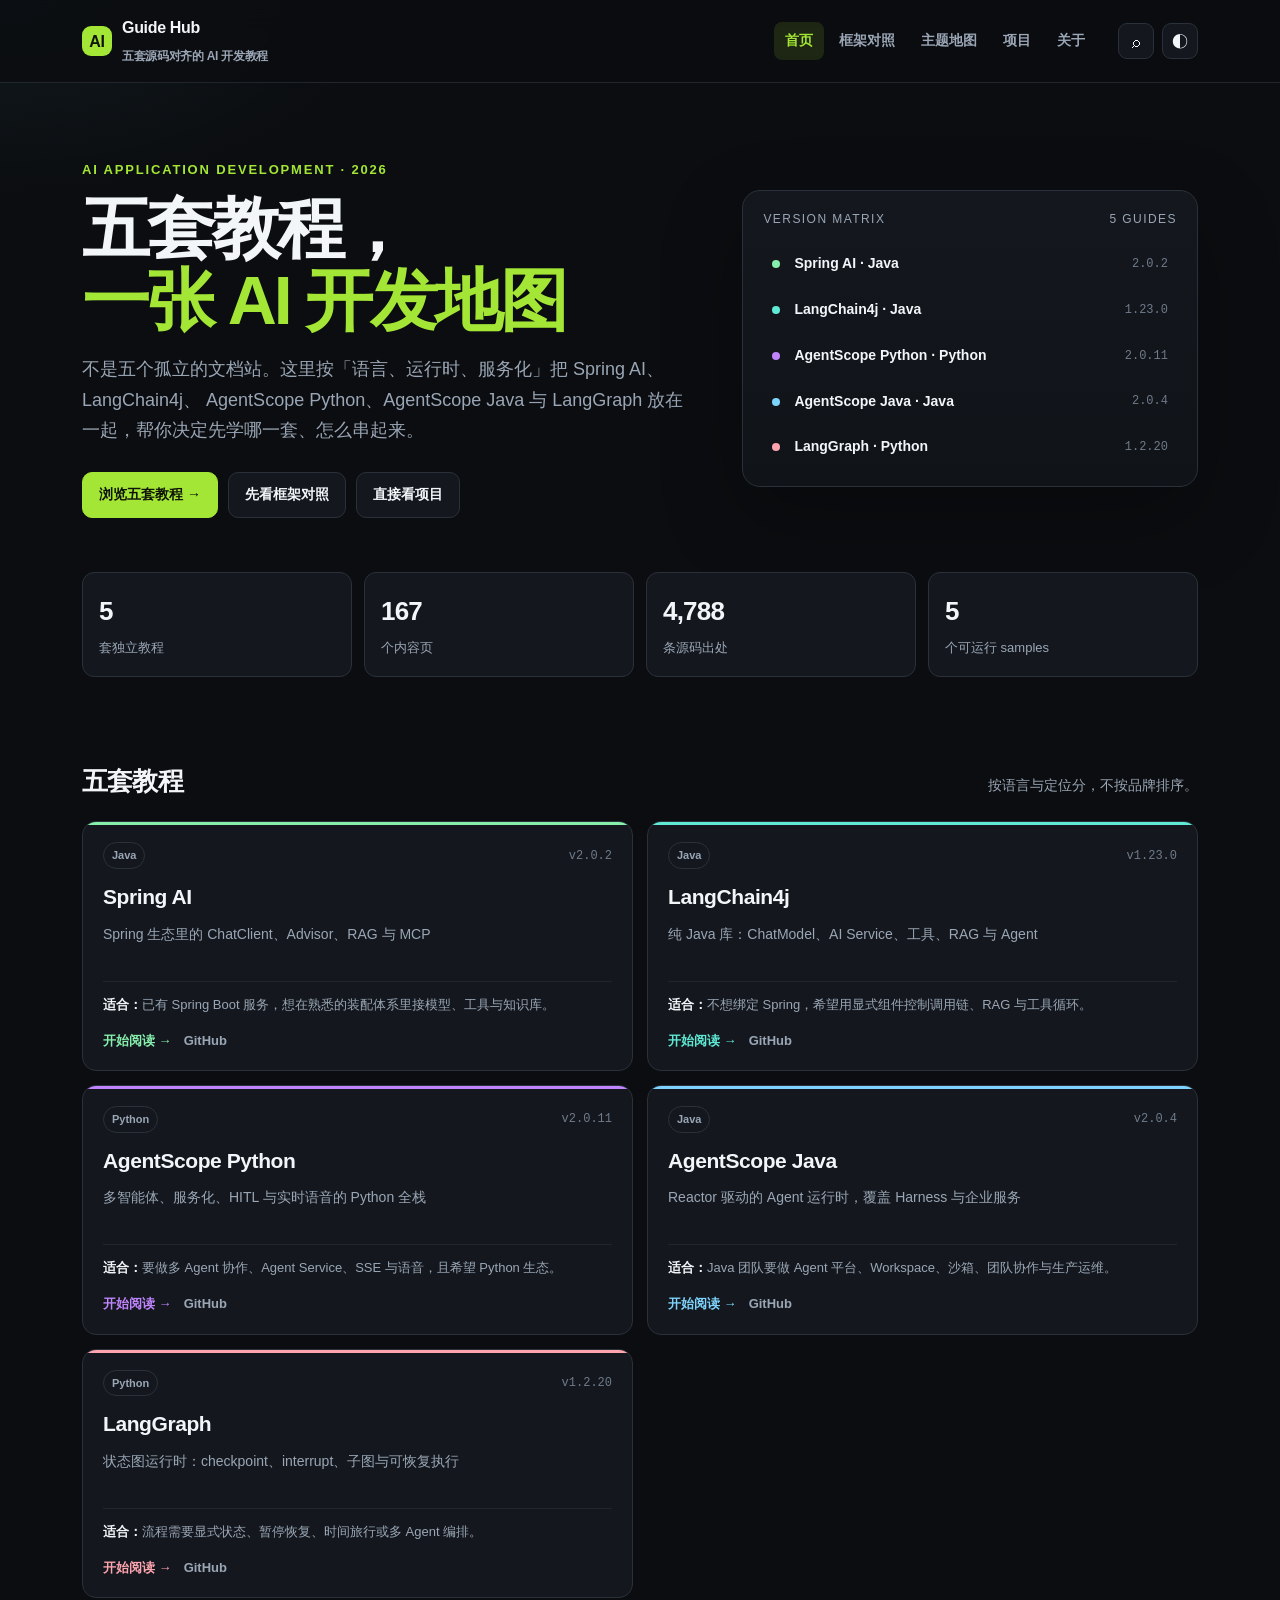
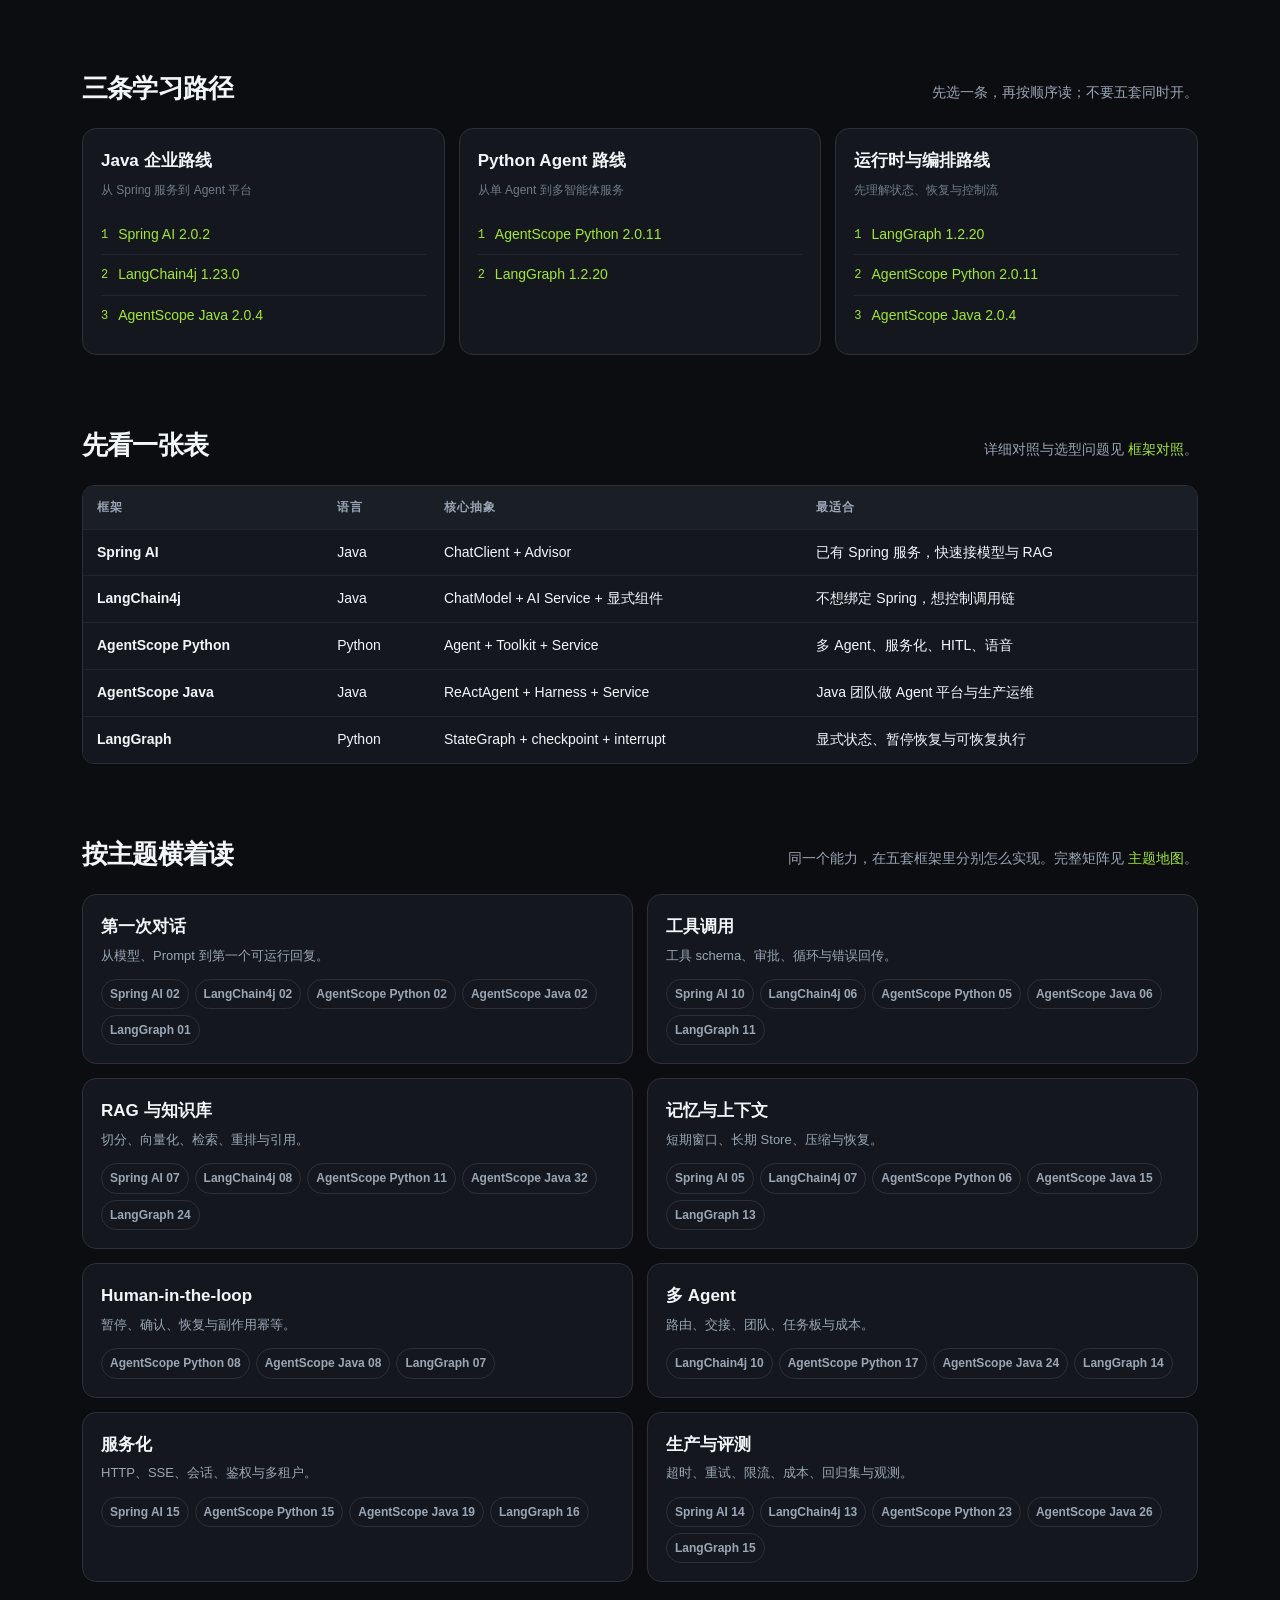
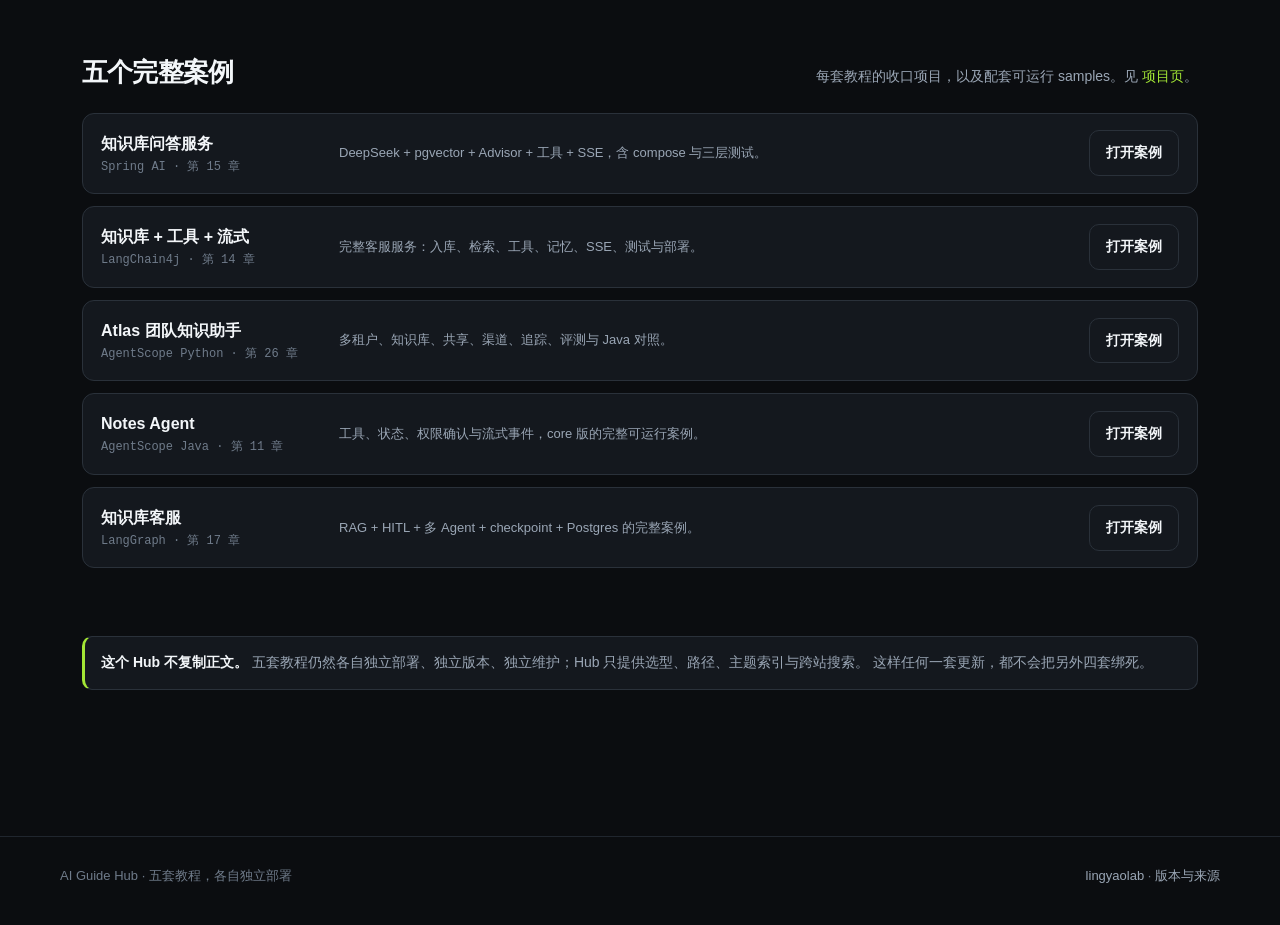
==== hub/index.html @ 224212d1 "Create AI Guide Hub portal" ====
<!doctype html>
<html lang="zh-CN" data-theme="dark">
  <head>
    <meta charset="utf-8" />
    <meta name="viewport" content="width=device-width, initial-scale=1" />
    <meta name="description" content="把 Spring AI、LangChain4j、AgentScope Python、AgentScope Java、LangGraph 五套教程放在一张地图上：选型、学习路径、主题索引与完整案例。" />
    <meta property="og:type" content="website" />
    <meta property="og:locale" content="zh_CN" />
    <meta property="og:site_name" content="AI Guide Hub" />
    <meta property="og:title" content="五套源码对齐的 AI 开发教程 · AI Guide Hub" />
    <meta property="og:description" content="把 Spring AI、LangChain4j、AgentScope Python、AgentScope Java、LangGraph 五套教程放在一张地图上：选型、学习路径、主题索引与完整案例。" />
    <title>五套源码对齐的 AI 开发教程 · AI Guide Hub</title>
    <link rel="icon" type="image/svg+xml" href="assets/favicon.svg" />
    <link rel="stylesheet" href="assets/hub.css" />
  </head>
  <body data-page="home">
    <a class="skip-link" href="#main">跳到正文</a>
    <header class="site-header">
      <div class="header-inner">
        <a class="brand" href="index.html">
          <span class="brand-mark">AI</span>
          <span>Guide Hub<br /><small>五套源码对齐的 AI 开发教程</small></span>
        </a>
        <nav class="nav" id="site-nav" aria-label="主导航">
          <a data-nav="home" href="index.html">首页</a>
          <a data-nav="compare" href="compare.html">框架对照</a>
          <a data-nav="topics" href="topics.html">主题地图</a>
          <a data-nav="projects" href="projects.html">项目</a>
          <a data-nav="about" href="about.html">关于</a>
        </nav>
        <div class="header-tools">
          <button class="icon-btn" id="search-open" type="button" aria-label="搜索" title="搜索（/）">⌕</button>
          <button class="icon-btn" id="theme-toggle" type="button" aria-label="切换主题" title="切换主题">◐</button>
          <button class="icon-btn menu-btn" id="menu-toggle" type="button" aria-label="菜单" aria-controls="site-nav" aria-expanded="false">☰</button>
        </div>
      </div>
    </header>
    <main id="main">
      <section class="hero">
        <div>
          <div class="eyebrow">AI APPLICATION DEVELOPMENT · 2026</div>
          <h1>五套教程，<br /><span>一张 AI 开发地图</span></h1>
          <p>
            不是五个孤立的文档站。这里按「语言、运行时、服务化」把 Spring AI、LangChain4j、
            AgentScope Python、AgentScope Java 与 LangGraph 放在一起，帮你决定先学哪一套、怎么串起来。
          </p>
          <div class="hero-actions">
            <a class="btn primary" href="#guides">浏览五套教程 →</a>
            <a class="btn" href="compare.html">先看框架对照</a>
            <a class="btn" href="projects.html">直接看项目</a>
          </div>
        </div>
        <aside class="matrix" aria-label="版本矩阵">
          <div class="matrix-head"><span>VERSION MATRIX</span><span>5 GUIDES</span></div>
          <div id="matrix-rows"></div>
        </aside>
      </section>

      <section class="stats" aria-label="站点统计">
        <div class="stat"><b>5</b><span>套独立教程</span></div>
        <div class="stat"><b>167</b><span>个内容页</span></div>
        <div class="stat"><b>4,788</b><span>条源码出处</span></div>
        <div class="stat"><b>5</b><span>个可运行 samples</span></div>
      </section>

      <section class="section" id="guides">
        <div class="section-head">
          <h2>五套教程</h2>
          <p>按语言与定位分，不按品牌排序。</p>
        </div>
        <div class="guide-grid" id="guide-grid"></div>
      </section>

      <section class="section" id="paths">
        <div class="section-head">
          <h2>三条学习路径</h2>
          <p>先选一条，再按顺序读；不要五套同时开。</p>
        </div>
        <div class="path-grid" id="path-grid"></div>
      </section>

      <section class="section" id="quick-compare">
        <div class="section-head">
          <h2>先看一张表</h2>
          <p>详细对照与选型问题见 <a href="compare.html">框架对照</a>。</p>
        </div>
        <div class="table-wrap">
          <table>
            <thead><tr><th>框架</th><th>语言</th><th>核心抽象</th><th>最适合</th></tr></thead>
            <tbody>
              <tr><td><b>Spring AI</b></td><td>Java</td><td>ChatClient + Advisor</td><td>已有 Spring 服务，快速接模型与 RAG</td></tr>
              <tr><td><b>LangChain4j</b></td><td>Java</td><td>ChatModel + AI Service + 显式组件</td><td>不想绑定 Spring，想控制调用链</td></tr>
              <tr><td><b>AgentScope Python</b></td><td>Python</td><td>Agent + Toolkit + Service</td><td>多 Agent、服务化、HITL、语音</td></tr>
              <tr><td><b>AgentScope Java</b></td><td>Java</td><td>ReActAgent + Harness + Service</td><td>Java 团队做 Agent 平台与生产运维</td></tr>
              <tr><td><b>LangGraph</b></td><td>Python</td><td>StateGraph + checkpoint + interrupt</td><td>显式状态、暂停恢复与可恢复执行</td></tr>
            </tbody>
          </table>
        </div>
      </section>

      <section class="section" id="topics">
        <div class="section-head">
          <h2>按主题横着读</h2>
          <p>同一个能力，在五套框架里分别怎么实现。完整矩阵见 <a href="topics.html">主题地图</a>。</p>
        </div>
        <div class="topic-grid" id="topic-grid"></div>
      </section>

      <section class="section" id="projects">
        <div class="section-head">
          <h2>五个完整案例</h2>
          <p>每套教程的收口项目，以及配套可运行 samples。见 <a href="projects.html">项目页</a>。</p>
        </div>
        <div class="project-list" id="project-list"></div>
      </section>

      <section class="section">
        <div class="callout">
          <b>这个 Hub 不复制正文。</b>
          五套教程仍然各自独立部署、独立版本、独立维护；Hub 只提供选型、路径、主题索引与跨站搜索。
          这样任何一套更新，都不会把另外四套绑死。
        </div>
      </section>

    </main>
    <footer class="site-footer">
      <div class="footer-inner">
        <span>AI Guide Hub · 五套教程，各自独立部署</span>
        <span>
          <a href="https://github.com/lingyaolab">lingyaolab</a> ·
          <a href="about.html">版本与来源</a>
        </span>
      </div>
    </footer>
    <div class="search-wrap" id="search-wrap" aria-hidden="true">
      <div class="search-box" role="dialog" aria-modal="true" aria-label="跨站搜索">
        <input id="search-input" type="search" placeholder="搜索章节、概念或框架，例如 checkpoint / HITL / RAG" autocomplete="off" />
        <div class="search-results" id="search-results"></div>
        <div style="display:flex;justify-content:space-between;gap:10px;margin-top:8px;color:var(--faint);font-size:12px">
          <span>Enter 打开第一个结果 · Esc 关闭</span>
          <button class="icon-btn" id="search-close" type="button" aria-label="关闭搜索">×</button>
        </div>
      </div>
    </div>
    <script src="assets/data.js"></script>
    <script src="assets/search-index.js"></script>
    <script src="assets/hub.js"></script>
  </body>
</html>
---- hub/assets/hub.css ----
/* AI Guide Hub — charcoal + lime portal */
:root {
  color-scheme: dark;
  --bg: #0b0d10;
  --bg-soft: #101318;
  --panel: #14181e;
  --panel-2: #1a1f26;
  --line: #2a313a;
  --line-soft: #20262e;
  --ink: #f3f6f9;
  --muted: #9aa6b5;
  --faint: #6f7b8a;
  --accent: #a3e635;
  --accent-ink: #101408;
  --cyan: #67e8f9;
  --radius: 14px;
  --max: 1160px;
  --mono: "SFMono-Regular", Consolas, "Liberation Mono", Menlo, monospace;
}

html[data-theme="light"] {
  color-scheme: light;
  --bg: #f7f7f2;
  --bg-soft: #efefe8;
  --panel: #ffffff;
  --panel-2: #f3f4ed;
  --line: #dcded4;
  --line-soft: #e7e8e1;
  --ink: #171a16;
  --muted: #5f675b;
  --faint: #8a9284;
  --accent: #4d7c0f;
  --accent-ink: #ffffff;
  --cyan: #0e7490;
}

* { box-sizing: border-box; }
html { scroll-behavior: smooth; scroll-padding-top: 92px; }
body {
  margin: 0;
  background:
    radial-gradient(900px 420px at 85% -10%, rgba(163, 230, 53, 0.09), transparent 60%),
    radial-gradient(700px 360px at 0% 0%, rgba(103, 232, 249, 0.06), transparent 55%),
    var(--bg);
  color: var(--ink);
  font-family: -apple-system, BlinkMacSystemFont, "Segoe UI", "PingFang SC", "Hiragino Sans GB", "Microsoft YaHei", Arial, sans-serif;
  font-size: 16px;
  line-height: 1.7;
  -webkit-font-smoothing: antialiased;
}
a { color: var(--accent); text-decoration: none; }
a:hover { text-decoration: underline; }
button, input { font: inherit; }
code, pre { font-family: var(--mono); }

.skip-link {
  position: fixed; left: 12px; top: 8px; z-index: 100;
  padding: 8px 12px; border-radius: 8px;
  background: var(--accent); color: var(--accent-ink); font-weight: 700;
  transform: translateY(-160%);
}
.skip-link:focus { transform: none; }

.site-header {
  position: sticky; top: 0; z-index: 40;
  backdrop-filter: blur(16px);
  background: color-mix(in srgb, var(--bg) 82%, transparent);
  border-bottom: 1px solid var(--line-soft);
}
.header-inner {
  max-width: var(--max); margin: 0 auto; padding: 14px 22px;
  display: flex; align-items: center; gap: 22px;
}
.brand { display: flex; align-items: center; gap: 10px; color: var(--ink); font-weight: 800; letter-spacing: -0.02em; }
.brand:hover { text-decoration: none; }
.brand-mark {
  width: 30px; height: 30px; border-radius: 9px;
  background: var(--accent); color: var(--accent-ink);
  display: grid; place-items: center; font-size: 16px; font-weight: 900;
}
.brand small { color: var(--muted); font-weight: 600; font-size: 12px; }
.nav { display: flex; gap: 4px; margin-left: auto; }
.nav a {
  color: var(--muted); padding: 7px 11px; border-radius: 8px; font-size: 14px; font-weight: 600;
}
.nav a:hover { color: var(--ink); background: var(--panel-2); text-decoration: none; }
.nav a[aria-current="page"] { color: var(--accent); background: color-mix(in srgb, var(--accent) 12%, transparent); }
.header-tools { display: flex; gap: 8px; }
.icon-btn {
  width: 36px; height: 36px; display: grid; place-items: center;
  border: 1px solid var(--line); border-radius: 9px; background: var(--panel);
  color: var(--ink); cursor: pointer;
}
.icon-btn:hover { border-color: var(--accent); }
.menu-btn { display: none; }

main { max-width: var(--max); margin: 0 auto; padding: 0 22px 72px; }
.hero { padding: 76px 0 46px; display: grid; grid-template-columns: 1.15fr 0.85fr; gap: 44px; align-items: center; }
.eyebrow { color: var(--accent); font-size: 13px; font-weight: 800; letter-spacing: 0.14em; text-transform: uppercase; }
.hero h1 { margin: 12px 0 18px; font-size: clamp(38px, 6vw, 68px); line-height: 1.05; letter-spacing: -0.045em; }
.hero h1 span { color: var(--accent); }
.hero p { color: var(--muted); font-size: 18px; max-width: 620px; margin: 0 0 26px; }
.hero-actions { display: flex; flex-wrap: wrap; gap: 10px; }
.btn {
  display: inline-flex; align-items: center; gap: 8px;
  padding: 10px 16px; border-radius: 10px; font-weight: 700; font-size: 14px;
  border: 1px solid var(--line); background: var(--panel); color: var(--ink);
}
.btn:hover { border-color: var(--accent); text-decoration: none; }
.btn.primary { background: var(--accent); color: var(--accent-ink); border-color: var(--accent); }
.btn.primary:hover { filter: brightness(1.06); }

.matrix {
  background: linear-gradient(180deg, var(--panel), var(--bg-soft));
  border: 1px solid var(--line); border-radius: 18px; padding: 16px;
  box-shadow: 0 30px 80px rgba(0,0,0,0.28);
}
.matrix-head { display: flex; justify-content: space-between; align-items: center; padding: 2px 4px 12px; color: var(--muted); font-size: 12px; letter-spacing: 0.12em; }
.matrix-row {
  display: grid; grid-template-columns: 12px 1fr auto; gap: 10px; align-items: center;
  padding: 10px 12px; border-radius: 10px; border: 1px solid transparent;
}
.matrix-row:hover { background: var(--panel-2); border-color: var(--line); text-decoration: none; }
.matrix-dot { width: 8px; height: 8px; border-radius: 50%; }
.matrix-name { color: var(--ink); font-weight: 700; font-size: 14px; }
.matrix-meta { color: var(--faint); font-size: 12px; font-family: var(--mono); }

.stats { display: grid; grid-template-columns: repeat(4, 1fr); gap: 12px; margin: 8px 0 48px; }
.stat { border: 1px solid var(--line); background: var(--panel); border-radius: 12px; padding: 16px; }
.stat b { display: block; font-size: 26px; letter-spacing: -0.03em; }
.stat span { color: var(--muted); font-size: 13px; }

.section { padding: 34px 0; }
.section-head { display: flex; justify-content: space-between; gap: 20px; align-items: baseline; margin-bottom: 18px; }
.section-head h2 { margin: 0; font-size: 26px; letter-spacing: -0.03em; }
.section-head p { margin: 0; color: var(--muted); font-size: 14px; }
.section-head a { font-size: 14px; }

.guide-grid { display: grid; grid-template-columns: repeat(2, minmax(0, 1fr)); gap: 14px; }
.guide-card {
  position: relative; overflow: hidden;
  border: 1px solid var(--line); border-radius: var(--radius);
  background: var(--panel); padding: 20px 20px 18px;
}
.guide-card::before { content: ""; position: absolute; left: 0; right: 0; top: 0; height: 3px; background: var(--accent-guide); }
.guide-card:hover { border-color: color-mix(in srgb, var(--accent-guide) 55%, var(--line)); }
.guide-top { display: flex; align-items: center; gap: 8px; margin-bottom: 10px; }
.badge { font-size: 11px; font-weight: 700; padding: 3px 8px; border-radius: 999px; border: 1px solid var(--line); color: var(--muted); }
.guide-card h3 { margin: 0; font-size: 21px; letter-spacing: -0.02em; }
.guide-card h3 a { color: var(--ink); }
.guide-card h3 a:hover { color: var(--accent-guide); text-decoration: none; }
.guide-version { margin-left: auto; font-family: var(--mono); font-size: 12px; color: var(--faint); }
.guide-tagline { color: var(--muted); margin: 8px 0 14px; font-size: 14px; min-height: 44px; }
.guide-best { border-top: 1px solid var(--line-soft); padding-top: 12px; color: var(--muted); font-size: 13px; }
.guide-best b { color: var(--ink); }
.guide-links { display: flex; flex-wrap: wrap; gap: 12px; margin-top: 14px; font-size: 13px; font-weight: 700; }
.guide-links a { color: var(--accent-guide); }
.guide-links a.muted { color: var(--muted); }

.path-grid { display: grid; grid-template-columns: repeat(3, 1fr); gap: 14px; }
.path-card { border: 1px solid var(--line); background: var(--panel); border-radius: var(--radius); padding: 18px; }
.path-card h3 { margin: 0 0 4px; font-size: 17px; }
.path-note { color: var(--faint); font-size: 12px; margin-bottom: 14px; }
.path-steps { list-style: none; padding: 0; margin: 0; counter-reset: step; }
.path-steps li { display: flex; gap: 10px; padding: 8px 0; border-top: 1px solid var(--line-soft); font-size: 14px; }
.path-steps li:first-child { border-top: 0; }
.path-steps li::before { counter-increment: step; content: counter(step); color: var(--accent); font-family: var(--mono); font-size: 12px; padding-top: 2px; }

.table-wrap { overflow-x: auto; border: 1px solid var(--line); border-radius: 12px; }
table { width: 100%; border-collapse: collapse; min-width: 760px; background: var(--panel); }
th, td { text-align: left; padding: 11px 14px; border-bottom: 1px solid var(--line-soft); font-size: 14px; vertical-align: top; }
th { color: var(--muted); font-size: 12px; letter-spacing: 0.08em; text-transform: uppercase; background: var(--panel-2); }
tr:last-child td { border-bottom: 0; }
td b { color: var(--ink); }
td code, p code, li code { background: var(--panel-2); border: 1px solid var(--line-soft); padding: 1px 5px; border-radius: 5px; font-size: 0.88em; }

.topic-grid { display: grid; grid-template-columns: repeat(2, 1fr); gap: 14px; }
.topic { border: 1px solid var(--line); background: var(--panel); border-radius: var(--radius); padding: 18px; }
.topic h3 { margin: 0 0 3px; font-size: 17px; }
.topic p { margin: 0 0 12px; color: var(--muted); font-size: 13px; }
.topic-links { display: flex; flex-wrap: wrap; gap: 6px; }
.topic-links a { font-size: 12px; font-weight: 700; padding: 4px 8px; border-radius: 999px; border: 1px solid var(--line); color: var(--muted); }
.topic-links a:hover { text-decoration: none; border-color: var(--accent); color: var(--accent); }

.project-list { display: grid; gap: 12px; }
.project { display: grid; grid-template-columns: 220px 1fr auto; gap: 18px; align-items: center; border: 1px solid var(--line); background: var(--panel); border-radius: 12px; padding: 16px 18px; }
.project h3 { margin: 0; font-size: 16px; }
.project-guide { color: var(--faint); font-size: 12px; font-family: var(--mono); }
.project p { margin: 0; color: var(--muted); font-size: 13px; }

.callout { border: 1px solid var(--line); border-left: 3px solid var(--accent); background: var(--panel); border-radius: 10px; padding: 14px 16px; color: var(--muted); font-size: 14px; }
.callout b { color: var(--ink); }

.site-footer { border-top: 1px solid var(--line-soft); margin-top: 40px; padding: 28px 22px 38px; color: var(--faint); font-size: 13px; }
.footer-inner { max-width: var(--max); margin: 0 auto; display: flex; gap: 16px; justify-content: space-between; flex-wrap: wrap; }
.footer-inner a { color: var(--muted); }

.search-wrap { position: fixed; inset: 0; z-index: 80; display: none; background: rgba(5,7,9,0.72); padding: 10vh 18px; }
.search-wrap.open { display: block; }
.search-box { max-width: 760px; margin: 0 auto; background: var(--panel); border: 1px solid var(--line); border-radius: 16px; padding: 14px; box-shadow: 0 40px 100px rgba(0,0,0,0.5); }
.search-box input { width: 100%; padding: 12px 14px; border-radius: 10px; border: 1px solid var(--line); background: var(--bg-soft); color: var(--ink); outline: none; }
.search-box input:focus { border-color: var(--accent); }
.search-results { margin-top: 10px; max-height: 54vh; overflow: auto; }
.search-item { display: block; padding: 10px 12px; border-radius: 9px; color: var(--ink); }
.search-item:hover { background: var(--panel-2); text-decoration: none; }
.search-item b { font-size: 14px; }
.search-item span { display: block; color: var(--muted); font-size: 12px; }
.search-empty { color: var(--muted); padding: 16px 12px; font-size: 14px; }

.noscript { margin: 20px 0; }

@media (max-width: 900px) {
  .hero { grid-template-columns: 1fr; padding-top: 52px; }
  .guide-grid, .topic-grid { grid-template-columns: 1fr; }
  .path-grid { grid-template-columns: 1fr; }
  .stats { grid-template-columns: repeat(2, 1fr); }
  .project { grid-template-columns: 1fr; gap: 6px; }
  .nav { display: none; position: absolute; left: 12px; right: 12px; top: 64px; background: var(--panel); border: 1px solid var(--line); border-radius: 12px; padding: 8px; flex-direction: column; }
  .nav.open { display: flex; }
  .menu-btn { display: grid; }
  .header-inner { gap: 10px; }
}
@media (max-width: 560px) {
  .hero h1 { font-size: 40px; }
  .stats { grid-template-columns: 1fr 1fr; }
  .header-inner { padding: 12px 16px; }
  main { padding: 0 16px 52px; }
  .matrix-meta { display: none; }
}

.section-head h1 { margin: 0; font-size: 32px; letter-spacing: -0.03em; }
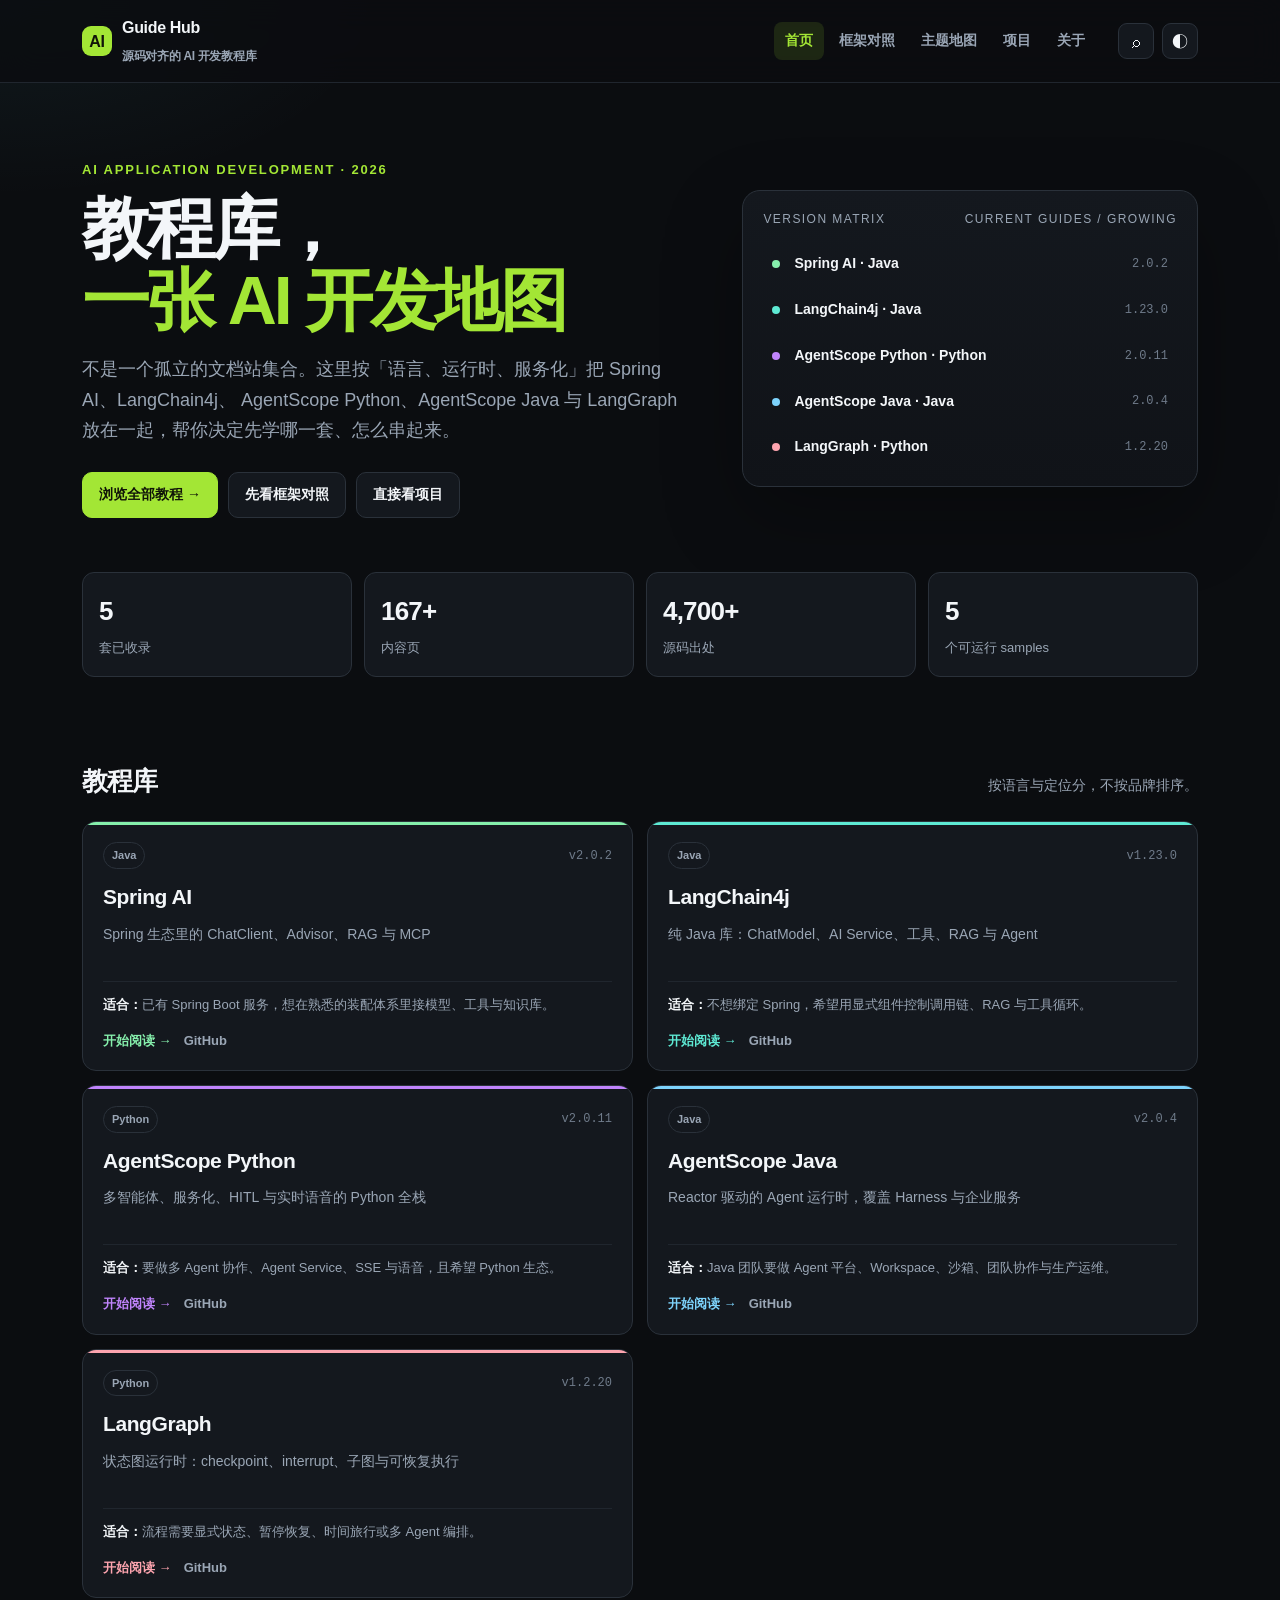
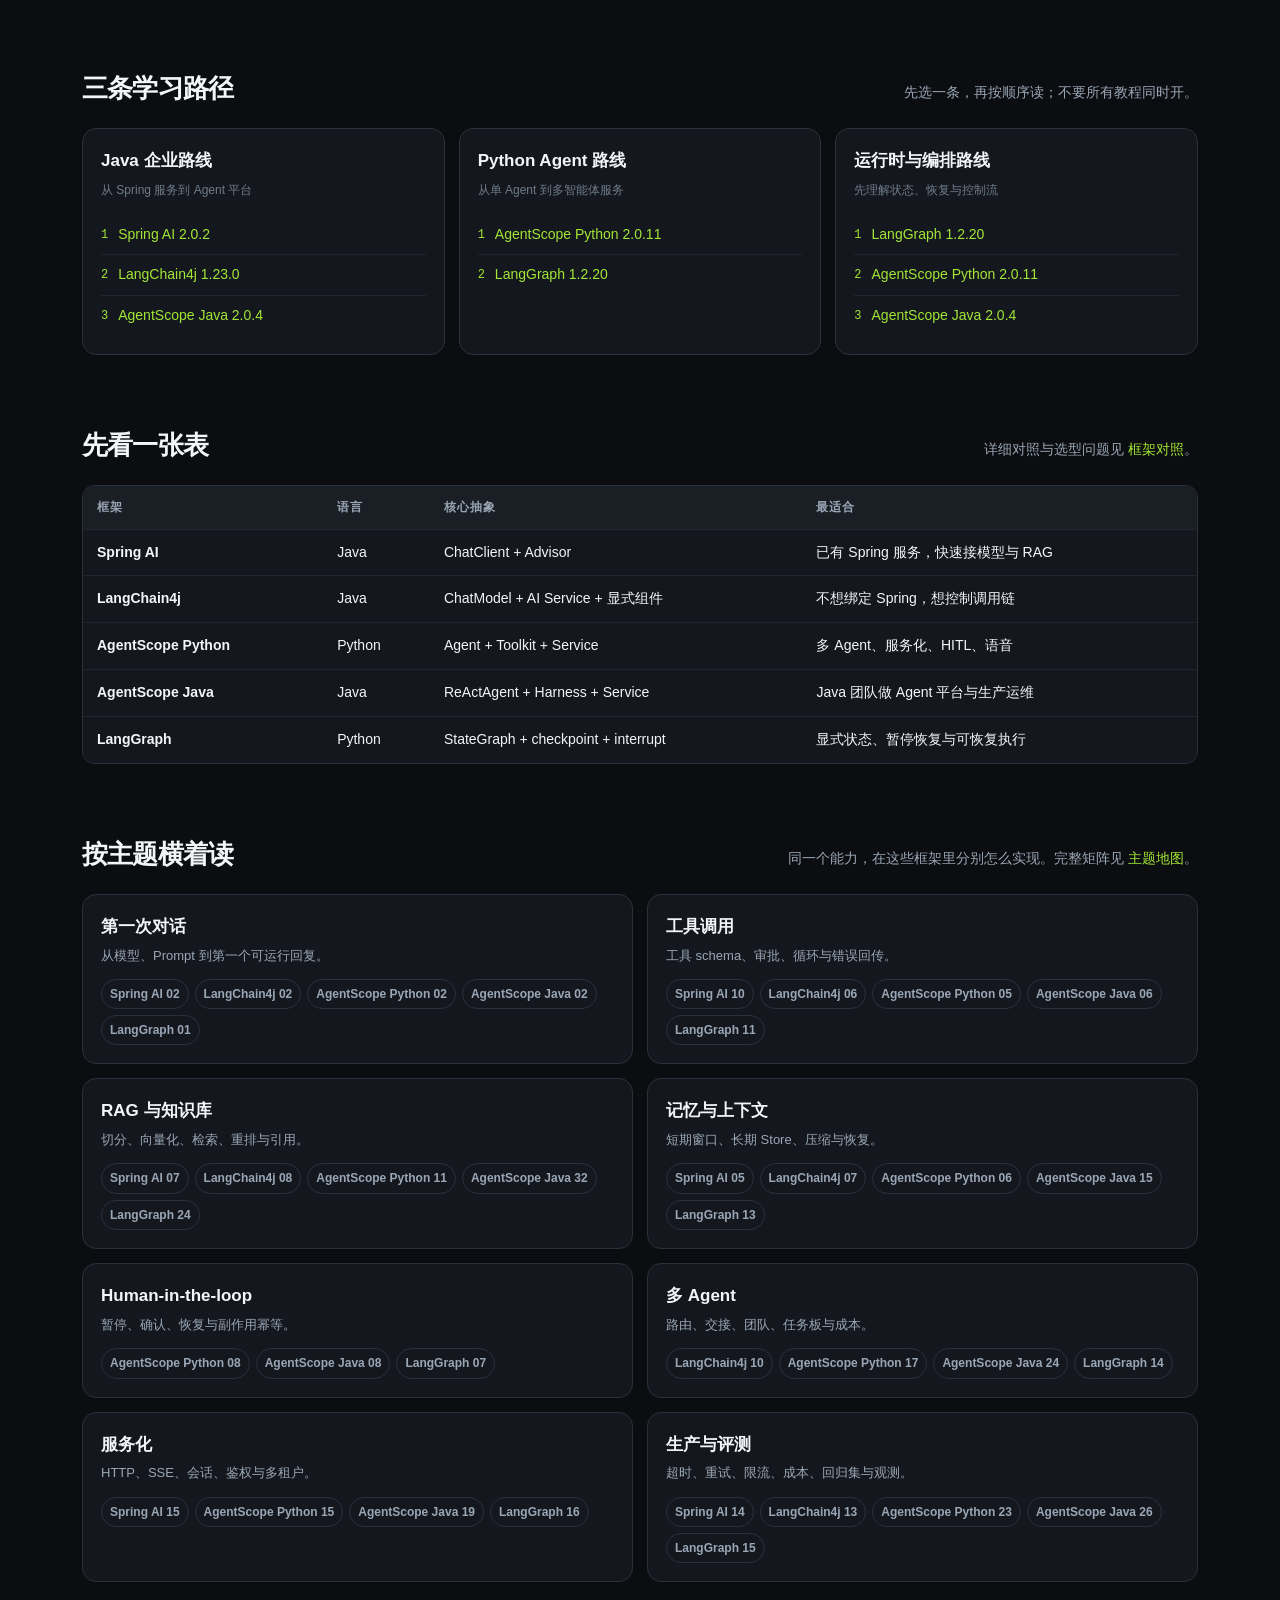
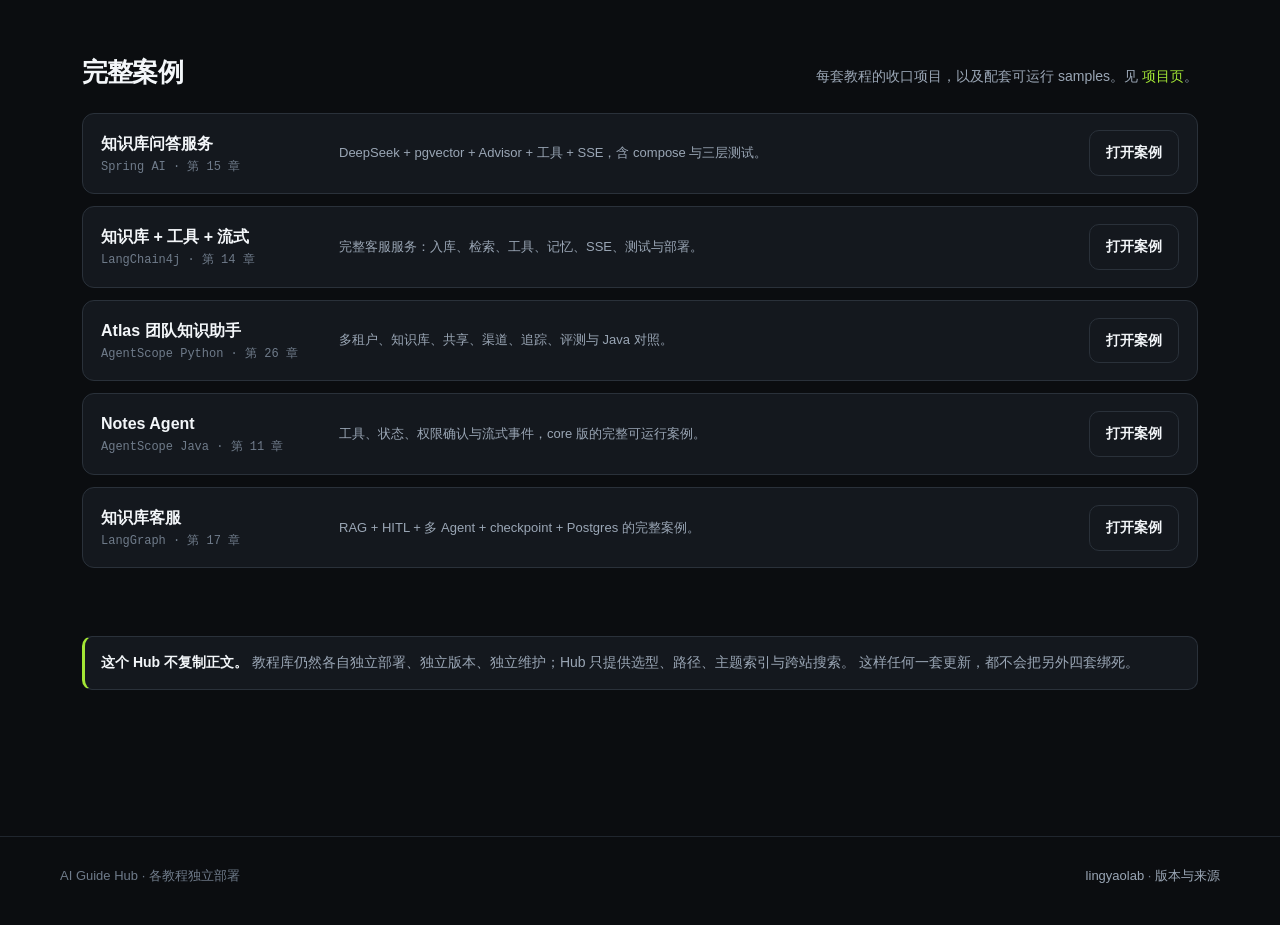
==== commit a20d4b43: "Make guide count extensible and update portal copy" ====
--- a/hub/index.html
+++ b/hub/index.html
@@ -3,13 +3,13 @@
   <head>
     <meta charset="utf-8" />
     <meta name="viewport" content="width=device-width, initial-scale=1" />
-    <meta name="description" content="把 Spring AI、LangChain4j、AgentScope Python、AgentScope Java、LangGraph 五套教程放在一张地图上：选型、学习路径、主题索引与完整案例。" />
+    <meta name="description" content="把 Spring AI、LangChain4j、AgentScope Python、AgentScope Java、LangGraph 教程库放在一张地图上：选型、学习路径、主题索引与完整案例。" />
     <meta property="og:type" content="website" />
     <meta property="og:locale" content="zh_CN" />
     <meta property="og:site_name" content="AI Guide Hub" />
-    <meta property="og:title" content="五套源码对齐的 AI 开发教程 · AI Guide Hub" />
-    <meta property="og:description" content="把 Spring AI、LangChain4j、AgentScope Python、AgentScope Java、LangGraph 五套教程放在一张地图上：选型、学习路径、主题索引与完整案例。" />
-    <title>五套源码对齐的 AI 开发教程 · AI Guide Hub</title>
+    <meta property="og:title" content="源码对齐的 AI 开发教程库 · AI Guide Hub" />
+    <meta property="og:description" content="把 Spring AI、LangChain4j、AgentScope Python、AgentScope Java、LangGraph 教程库放在一张地图上：选型、学习路径、主题索引与完整案例。" />
+    <title>源码对齐的 AI 开发教程库 · AI Guide Hub</title>
     <link rel="icon" type="image/svg+xml" href="assets/favicon.svg" />
     <link rel="stylesheet" href="assets/hub.css" />
   </head>
@@ -19,7 +19,7 @@
       <div class="header-inner">
         <a class="brand" href="index.html">
           <span class="brand-mark">AI</span>
-          <span>Guide Hub<br /><small>五套源码对齐的 AI 开发教程</small></span>
+          <span>Guide Hub<br /><small>源码对齐的 AI 开发教程库</small></span>
         </a>
         <nav class="nav" id="site-nav" aria-label="主导航">
           <a data-nav="home" href="index.html">首页</a>
@@ -39,33 +39,33 @@
       <section class="hero">
         <div>
           <div class="eyebrow">AI APPLICATION DEVELOPMENT · 2026</div>
-          <h1>五套教程，<br /><span>一张 AI 开发地图</span></h1>
+          <h1>教程库，<br /><span>一张 AI 开发地图</span></h1>
           <p>
-            不是五个孤立的文档站。这里按「语言、运行时、服务化」把 Spring AI、LangChain4j、
+            不是一个孤立的文档站集合。这里按「语言、运行时、服务化」把 Spring AI、LangChain4j、
             AgentScope Python、AgentScope Java 与 LangGraph 放在一起，帮你决定先学哪一套、怎么串起来。
           </p>
           <div class="hero-actions">
-            <a class="btn primary" href="#guides">浏览五套教程 →</a>
+            <a class="btn primary" href="#guides">浏览全部教程 →</a>
             <a class="btn" href="compare.html">先看框架对照</a>
             <a class="btn" href="projects.html">直接看项目</a>
           </div>
         </div>
         <aside class="matrix" aria-label="版本矩阵">
-          <div class="matrix-head"><span>VERSION MATRIX</span><span>5 GUIDES</span></div>
+          <div class="matrix-head"><span>VERSION MATRIX</span><span>CURRENT GUIDES / GROWING</span></div>
           <div id="matrix-rows"></div>
         </aside>
       </section>
 
       <section class="stats" aria-label="站点统计">
-        <div class="stat"><b>5</b><span>套独立教程</span></div>
-        <div class="stat"><b>167</b><span>个内容页</span></div>
-        <div class="stat"><b>4,788</b><span>条源码出处</span></div>
+        <div class="stat"><b>5</b><span>套已收录</span></div>
+        <div class="stat"><b>167+</b><span>内容页</span></div>
+        <div class="stat"><b>4,700+</b><span>源码出处</span></div>
         <div class="stat"><b>5</b><span>个可运行 samples</span></div>
       </section>
 
       <section class="section" id="guides">
         <div class="section-head">
-          <h2>五套教程</h2>
+          <h2>教程库</h2>
           <p>按语言与定位分，不按品牌排序。</p>
         </div>
         <div class="guide-grid" id="guide-grid"></div>
@@ -74,7 +74,7 @@
       <section class="section" id="paths">
         <div class="section-head">
           <h2>三条学习路径</h2>
-          <p>先选一条，再按顺序读；不要五套同时开。</p>
+          <p>先选一条，再按顺序读；不要所有教程同时开。</p>
         </div>
         <div class="path-grid" id="path-grid"></div>
       </section>
@@ -101,14 +101,14 @@
       <section class="section" id="topics">
         <div class="section-head">
           <h2>按主题横着读</h2>
-          <p>同一个能力，在五套框架里分别怎么实现。完整矩阵见 <a href="topics.html">主题地图</a>。</p>
+          <p>同一个能力，在这些框架里分别怎么实现。完整矩阵见 <a href="topics.html">主题地图</a>。</p>
         </div>
         <div class="topic-grid" id="topic-grid"></div>
       </section>
 
       <section class="section" id="projects">
         <div class="section-head">
-          <h2>五个完整案例</h2>
+          <h2>完整案例</h2>
           <p>每套教程的收口项目，以及配套可运行 samples。见 <a href="projects.html">项目页</a>。</p>
         </div>
         <div class="project-list" id="project-list"></div>
@@ -117,7 +117,7 @@
       <section class="section">
         <div class="callout">
           <b>这个 Hub 不复制正文。</b>
-          五套教程仍然各自独立部署、独立版本、独立维护；Hub 只提供选型、路径、主题索引与跨站搜索。
+          教程库仍然各自独立部署、独立版本、独立维护；Hub 只提供选型、路径、主题索引与跨站搜索。
           这样任何一套更新，都不会把另外四套绑死。
         </div>
       </section>
@@ -125,7 +125,7 @@
     </main>
     <footer class="site-footer">
       <div class="footer-inner">
-        <span>AI Guide Hub · 五套教程，各自独立部署</span>
+        <span>AI Guide Hub · 各教程独立部署</span>
         <span>
           <a href="https://github.com/lingyaolab">lingyaolab</a> ·
           <a href="about.html">版本与来源</a>
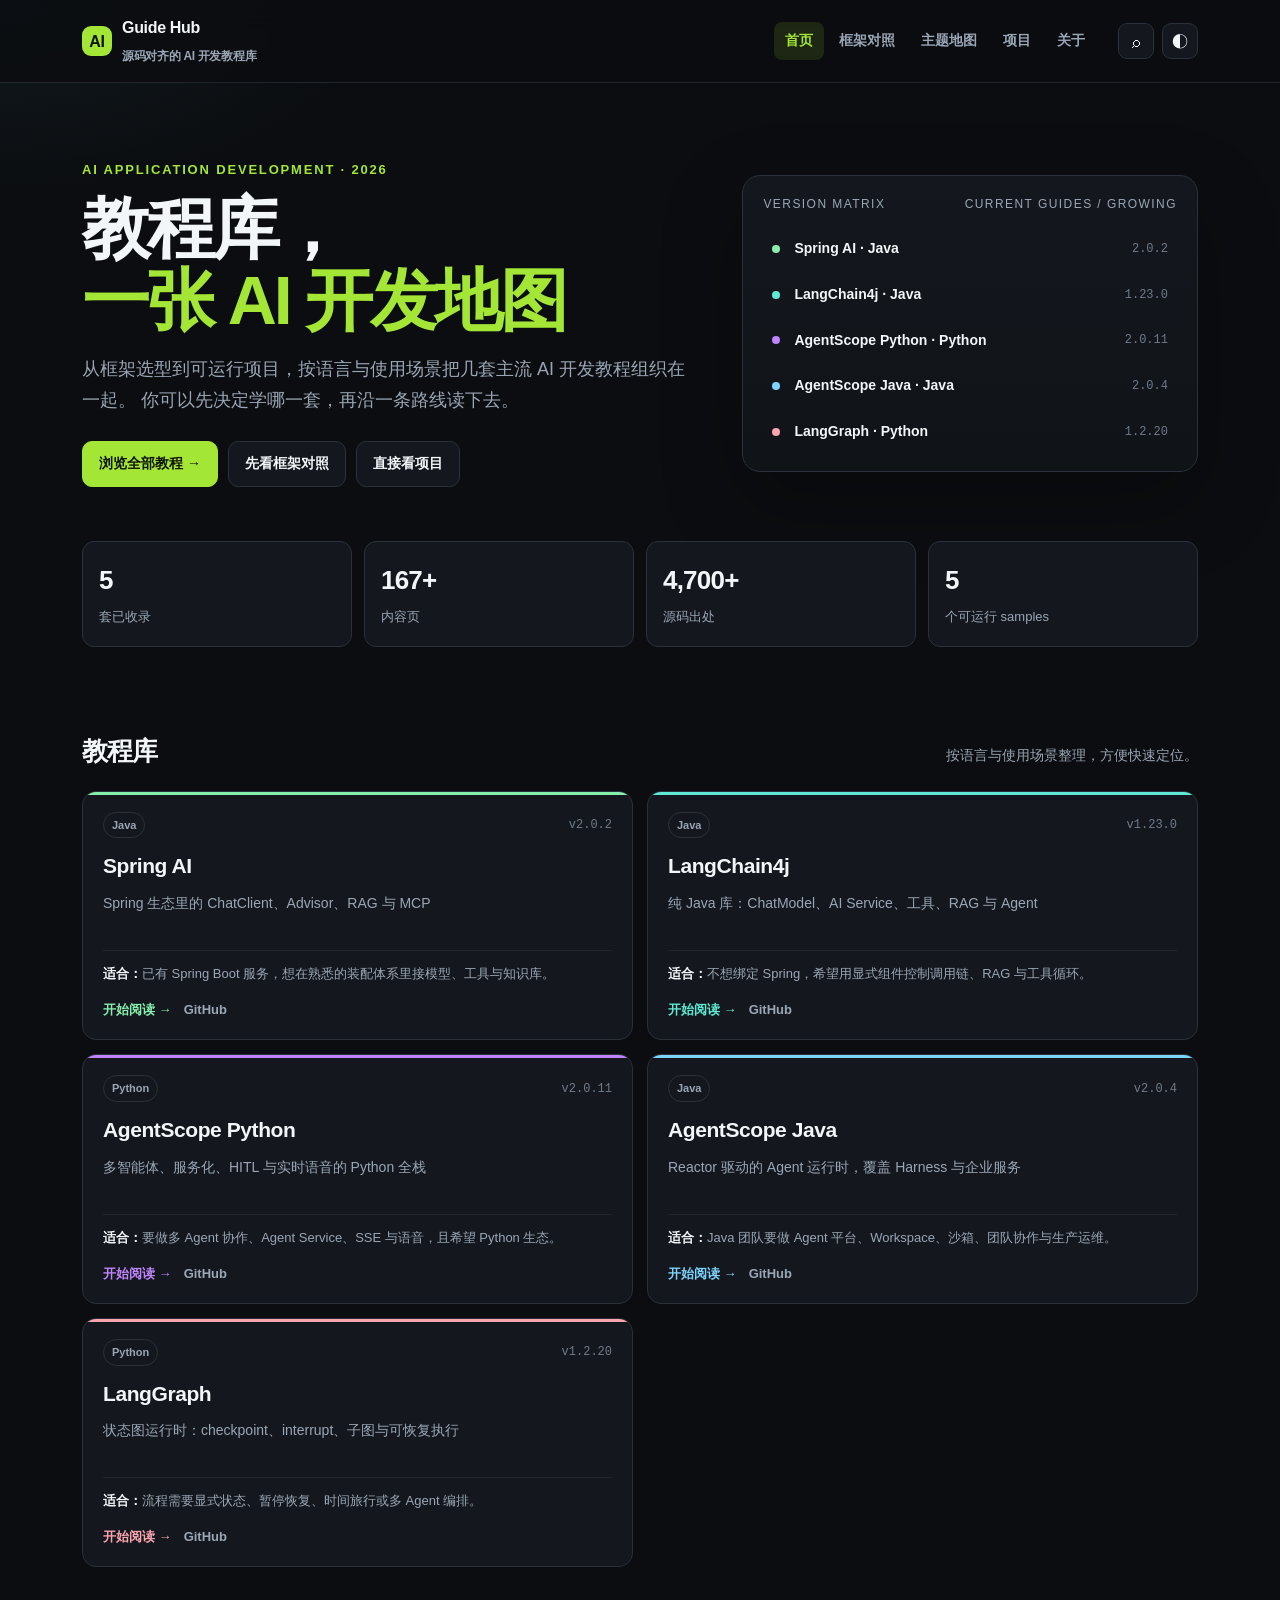
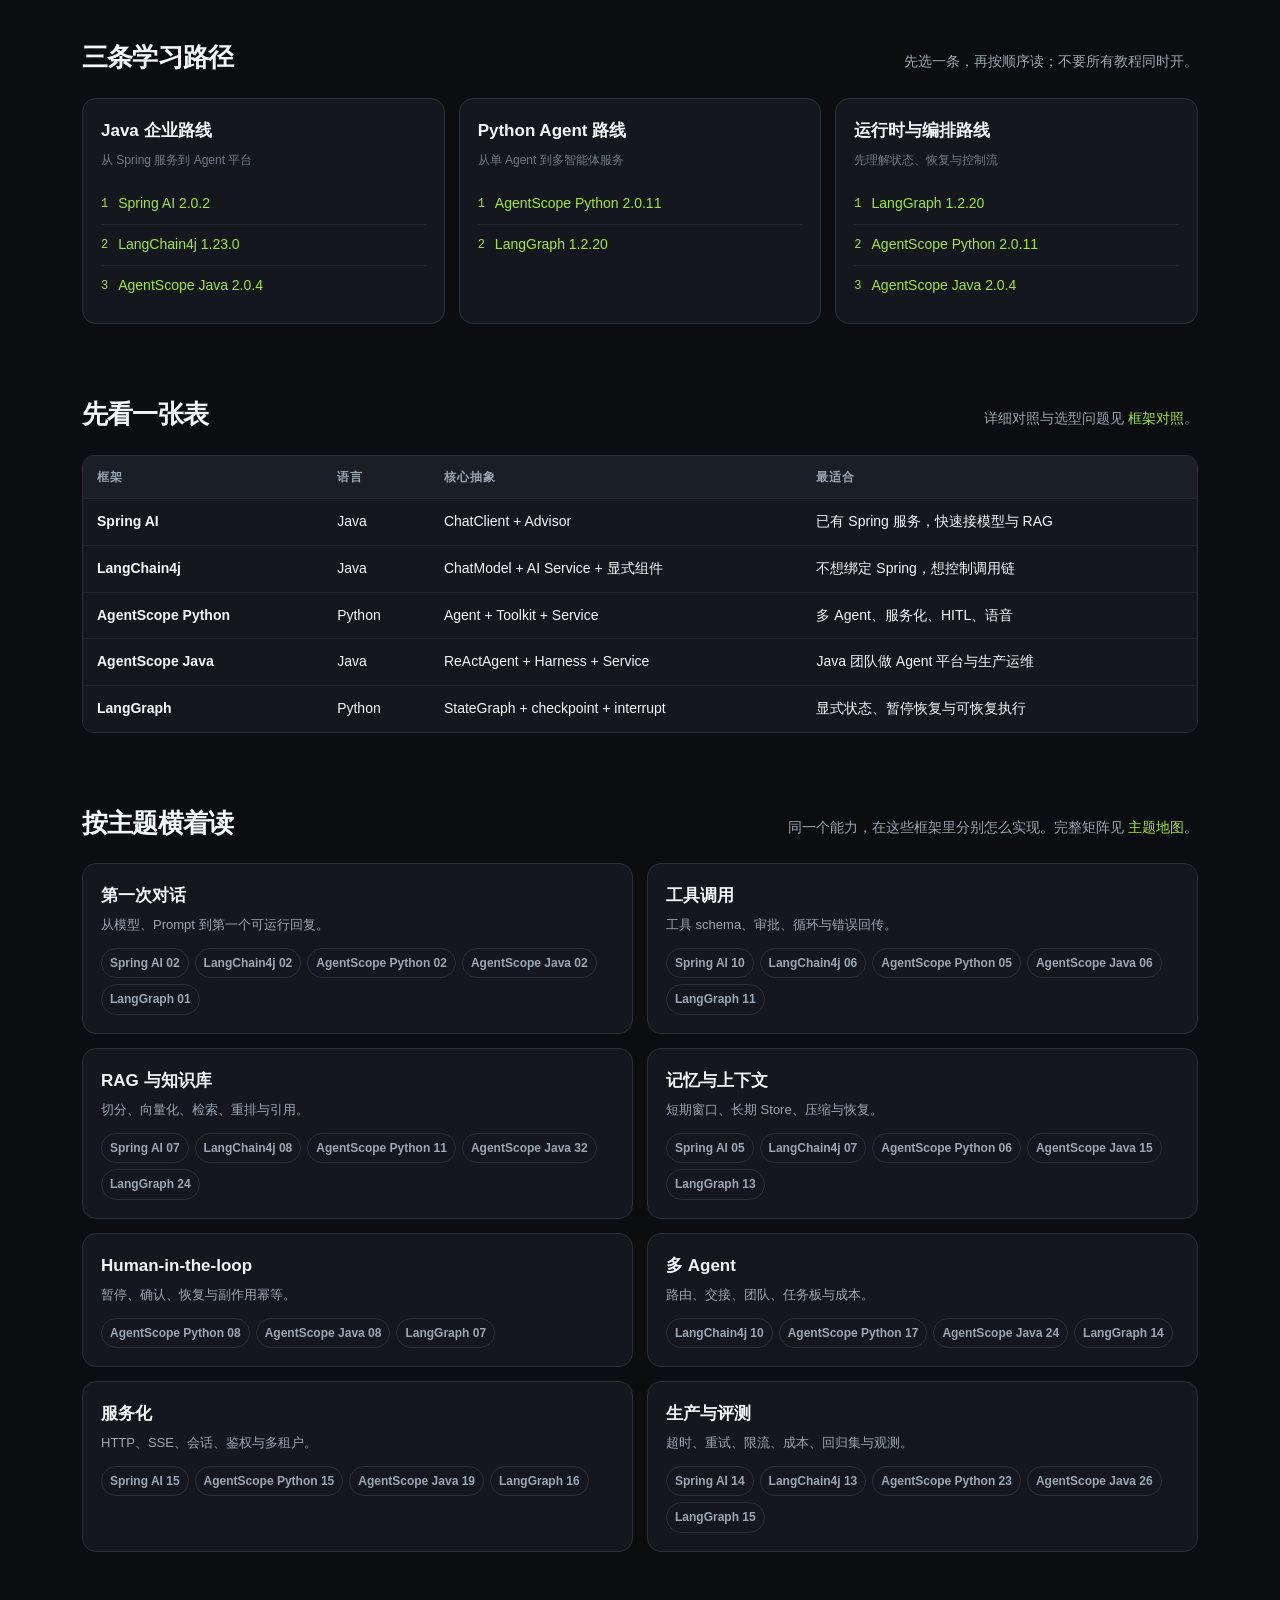
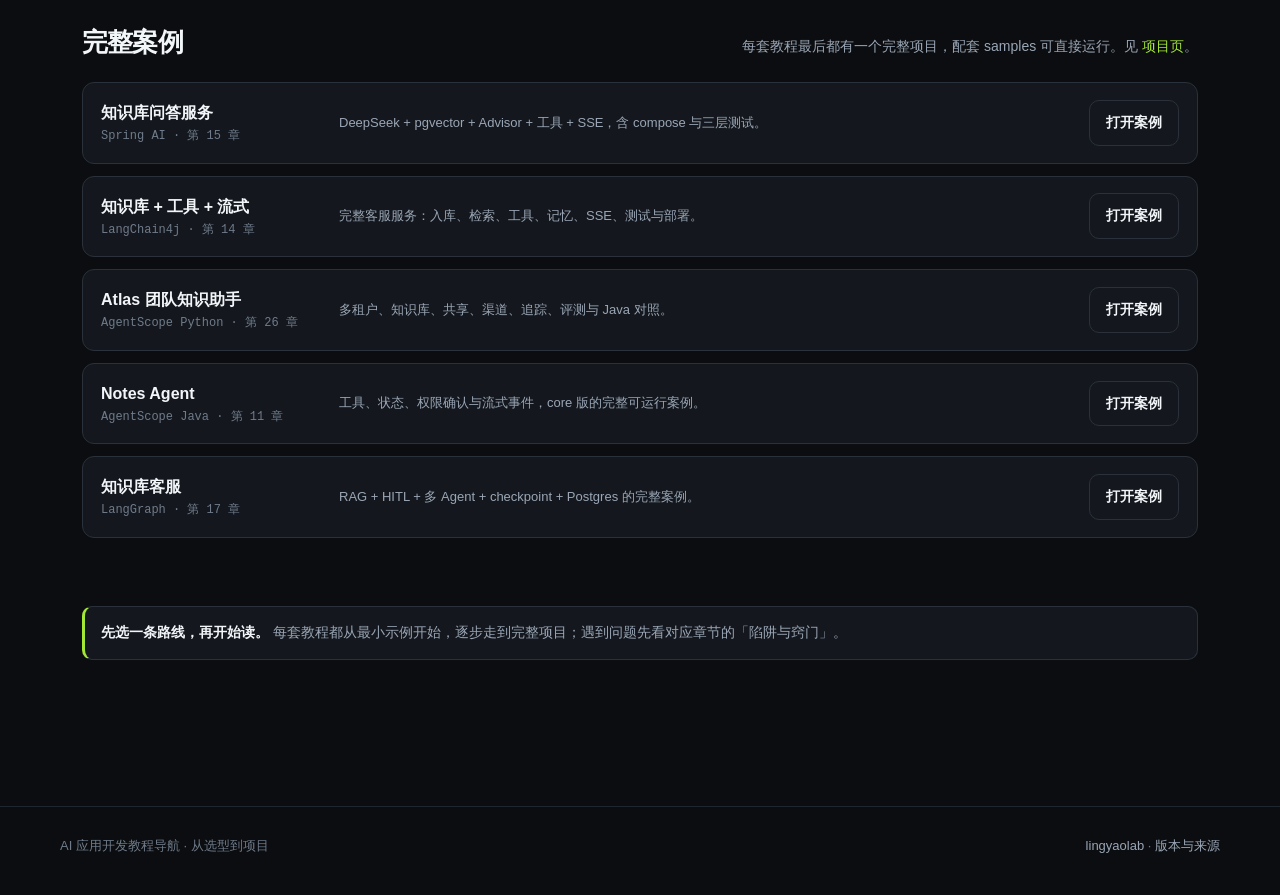
==== commit 8c69a74f: "Rewrite portal copy for readers" ====
--- a/hub/index.html
+++ b/hub/index.html
@@ -3,13 +3,13 @@
   <head>
     <meta charset="utf-8" />
     <meta name="viewport" content="width=device-width, initial-scale=1" />
-    <meta name="description" content="把 Spring AI、LangChain4j、AgentScope Python、AgentScope Java、LangGraph 教程库放在一张地图上：选型、学习路径、主题索引与完整案例。" />
+    <meta name="description" content="把 Spring AI、LangChain4j、AgentScope Python/Java、LangGraph 等 AI 开发教程按语言与场景整理：选型、学习路径、主题索引与完整案例。" />
     <meta property="og:type" content="website" />
     <meta property="og:locale" content="zh_CN" />
     <meta property="og:site_name" content="AI Guide Hub" />
-    <meta property="og:title" content="源码对齐的 AI 开发教程库 · AI Guide Hub" />
-    <meta property="og:description" content="把 Spring AI、LangChain4j、AgentScope Python、AgentScope Java、LangGraph 教程库放在一张地图上：选型、学习路径、主题索引与完整案例。" />
-    <title>源码对齐的 AI 开发教程库 · AI Guide Hub</title>
+    <meta property="og:title" content="AI 开发教程导航 · AI Guide Hub" />
+    <meta property="og:description" content="把 Spring AI、LangChain4j、AgentScope Python/Java、LangGraph 等 AI 开发教程按语言与场景整理：选型、学习路径、主题索引与完整案例。" />
+    <title>AI 开发教程导航 · AI Guide Hub</title>
     <link rel="icon" type="image/svg+xml" href="assets/favicon.svg" />
     <link rel="stylesheet" href="assets/hub.css" />
   </head>
@@ -41,8 +41,8 @@
           <div class="eyebrow">AI APPLICATION DEVELOPMENT · 2026</div>
           <h1>教程库，<br /><span>一张 AI 开发地图</span></h1>
           <p>
-            不是一个孤立的文档站集合。这里按「语言、运行时、服务化」把 Spring AI、LangChain4j、
-            AgentScope Python、AgentScope Java 与 LangGraph 放在一起，帮你决定先学哪一套、怎么串起来。
+            从框架选型到可运行项目，按语言与使用场景把几套主流 AI 开发教程组织在一起。
+            你可以先决定学哪一套，再沿一条路线读下去。
           </p>
           <div class="hero-actions">
             <a class="btn primary" href="#guides">浏览全部教程 →</a>
@@ -66,7 +66,7 @@
       <section class="section" id="guides">
         <div class="section-head">
           <h2>教程库</h2>
-          <p>按语言与定位分，不按品牌排序。</p>
+          <p>按语言与使用场景整理，方便快速定位。</p>
         </div>
         <div class="guide-grid" id="guide-grid"></div>
       </section>
@@ -109,23 +109,22 @@
       <section class="section" id="projects">
         <div class="section-head">
           <h2>完整案例</h2>
-          <p>每套教程的收口项目，以及配套可运行 samples。见 <a href="projects.html">项目页</a>。</p>
+          <p>每套教程最后都有一个完整项目，配套 samples 可直接运行。见 <a href="projects.html">项目页</a>。</p>
         </div>
         <div class="project-list" id="project-list"></div>
       </section>
 
       <section class="section">
         <div class="callout">
-          <b>这个 Hub 不复制正文。</b>
-          教程库仍然各自独立部署、独立版本、独立维护；Hub 只提供选型、路径、主题索引与跨站搜索。
-          这样任何一套更新，都不会把另外四套绑死。
+          <b>先选一条路线，再开始读。</b>
+          每套教程都从最小示例开始，逐步走到完整项目；遇到问题先看对应章节的「陷阱与窍门」。
         </div>
       </section>
 
     </main>
     <footer class="site-footer">
       <div class="footer-inner">
-        <span>AI Guide Hub · 各教程独立部署</span>
+        <span>AI 应用开发教程导航 · 从选型到项目</span>
         <span>
           <a href="https://github.com/lingyaolab">lingyaolab</a> ·
           <a href="about.html">版本与来源</a>
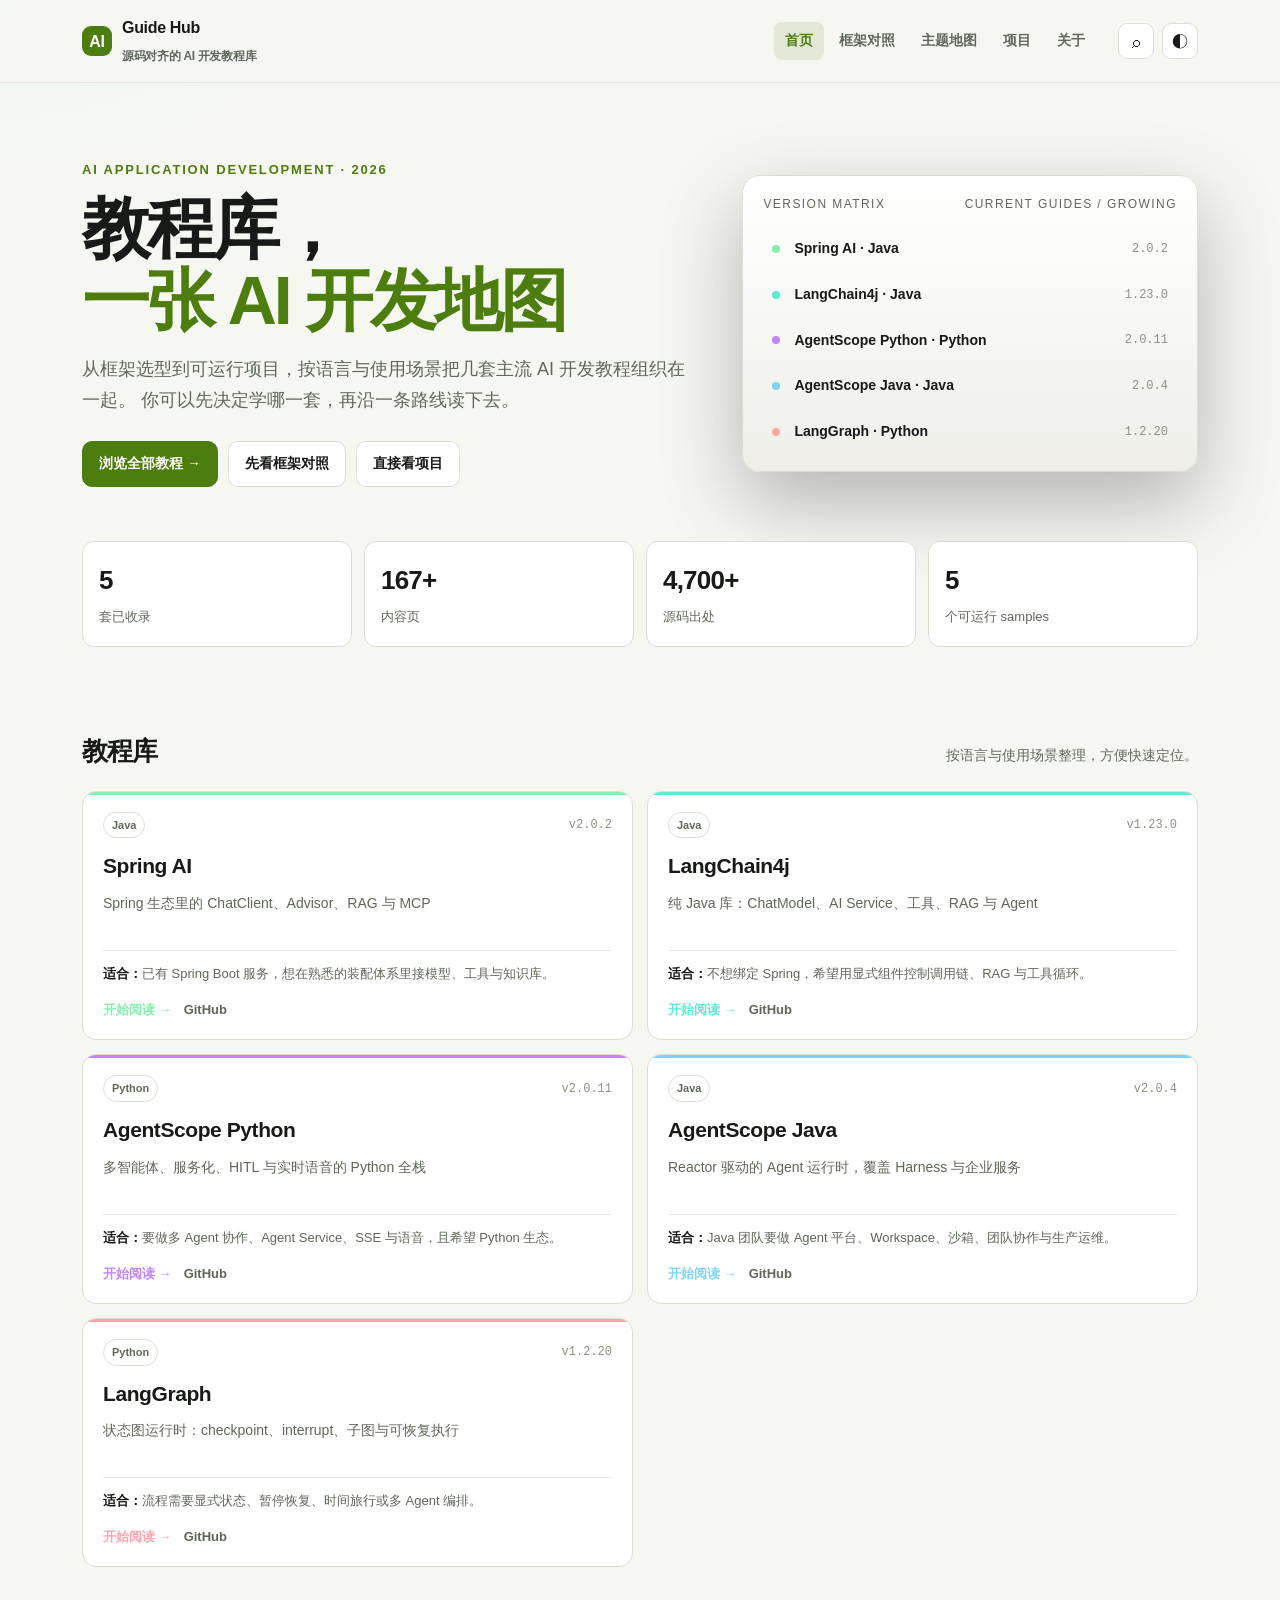
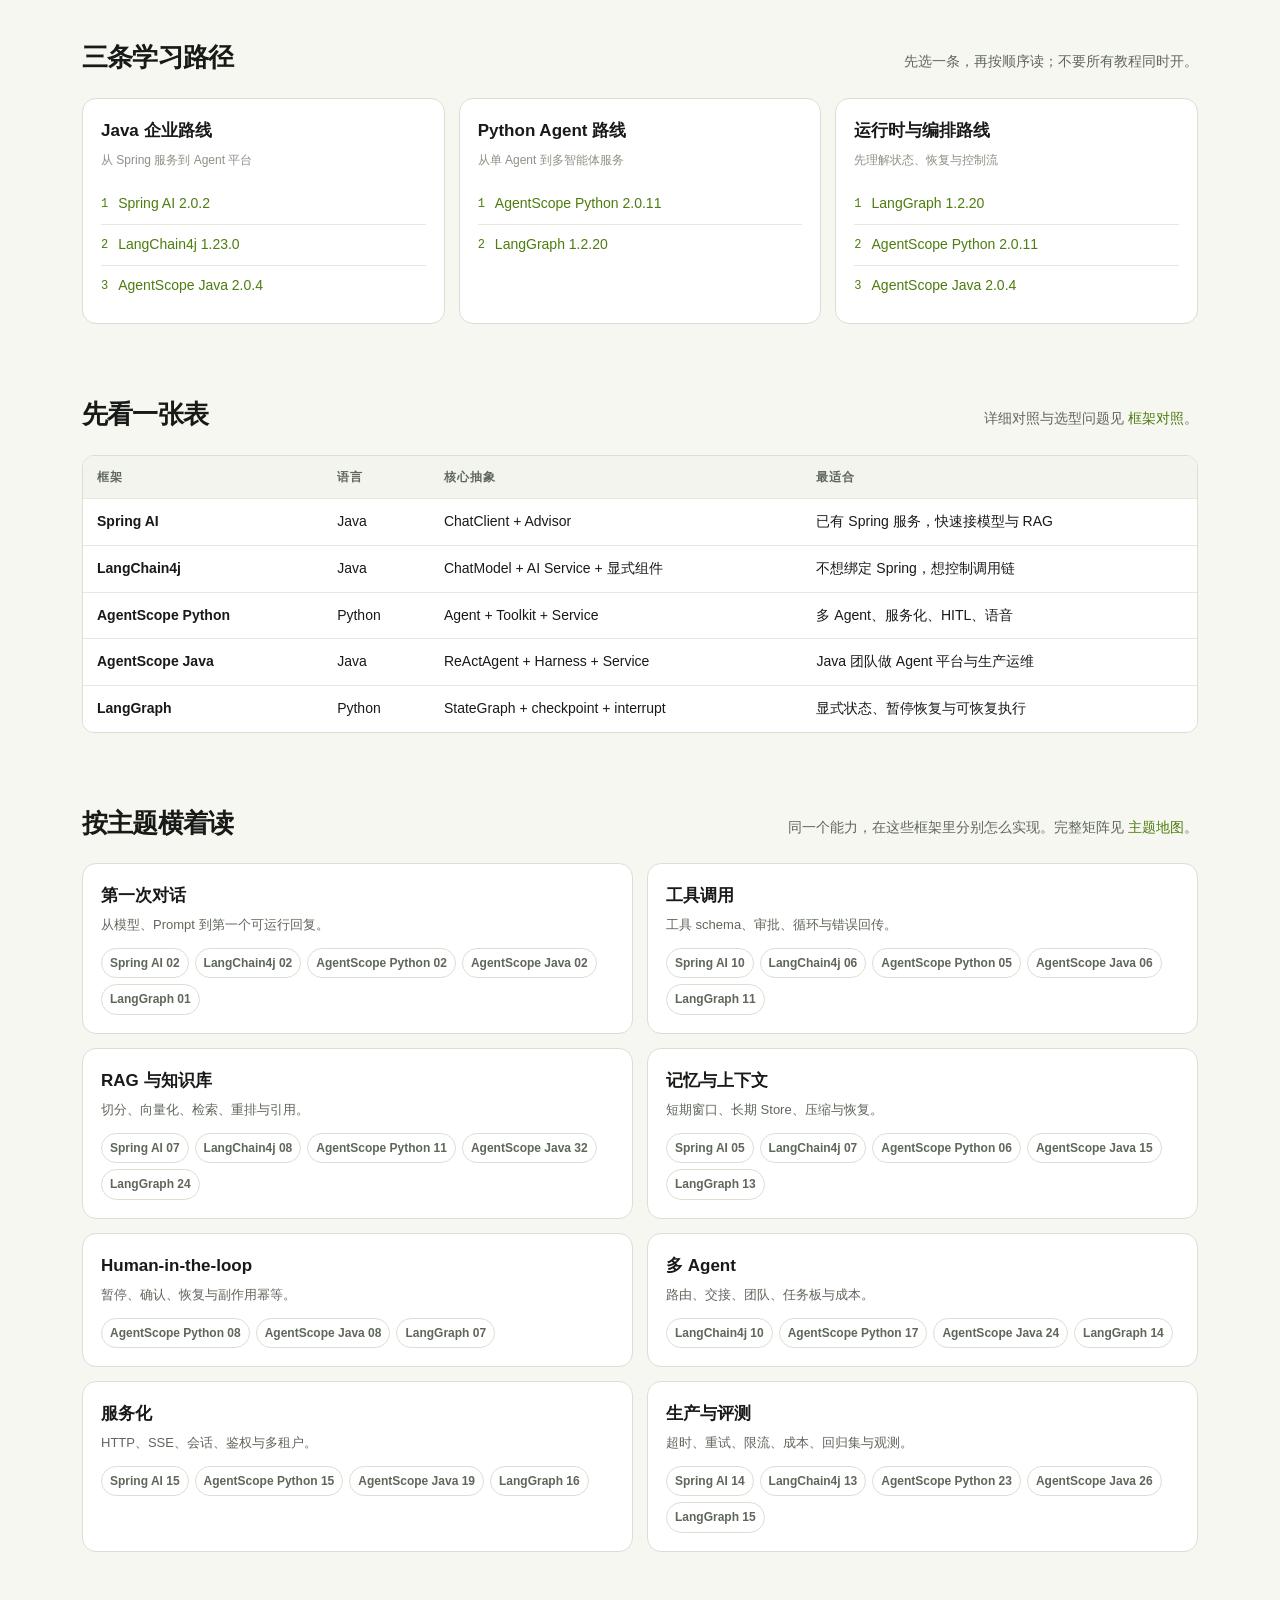
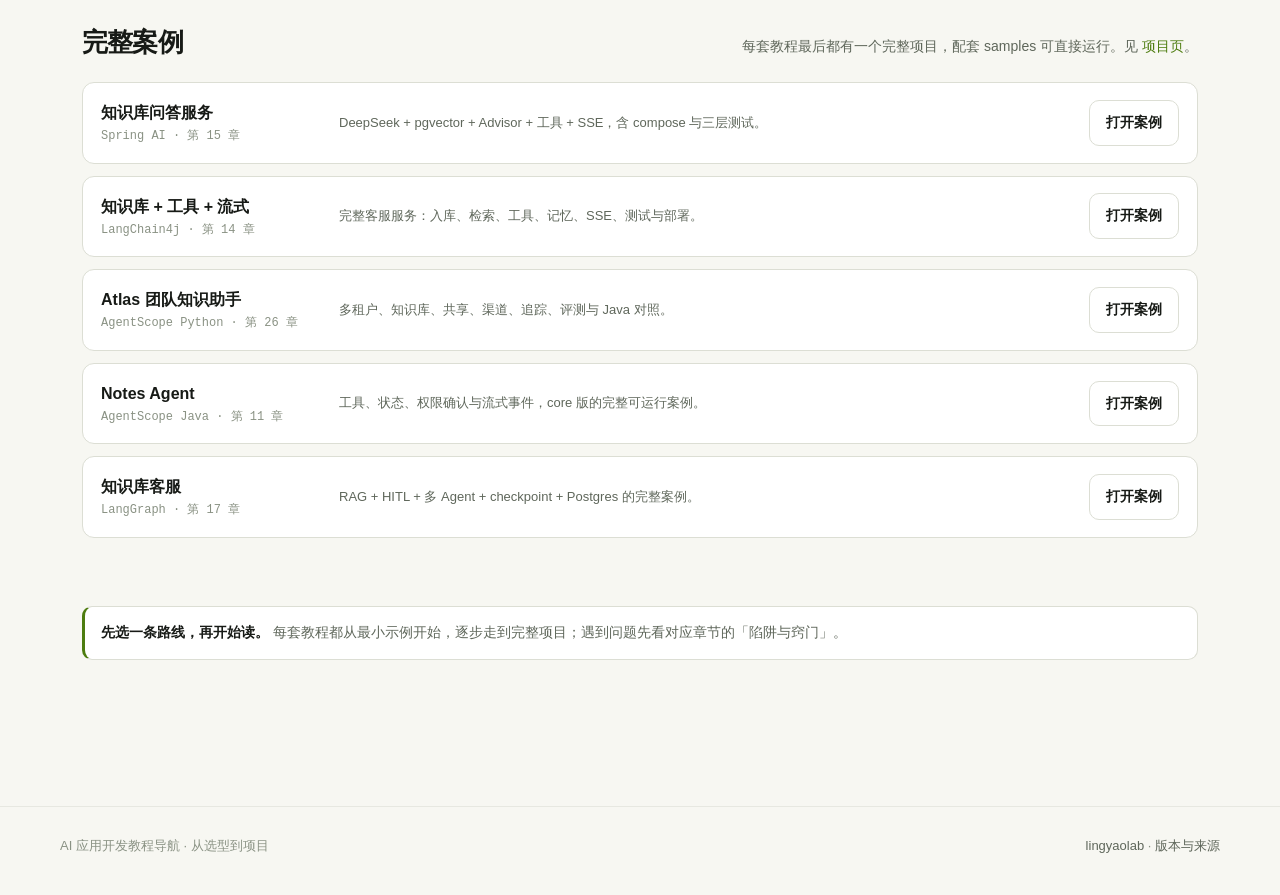
==== commit 1a0097dd: "Default to light theme and add support section" ====
--- a/hub/index.html
+++ b/hub/index.html
@@ -1,5 +1,5 @@
 <!doctype html>
-<html lang="zh-CN" data-theme="dark">
+<html lang="zh-CN" data-theme="light">
   <head>
     <meta charset="utf-8" />
     <meta name="viewport" content="width=device-width, initial-scale=1" />
--- a/hub/assets/hub.css
+++ b/hub/assets/hub.css
@@ -229,3 +229,13 @@
 }
 
 .section-head h1 { margin: 0; font-size: 32px; letter-spacing: -0.03em; }
+
+.support-grid { display: grid; grid-template-columns: repeat(2, minmax(0, 1fr)); gap: 16px; margin-top: 18px; }
+.support-card { border: 1px solid var(--line); background: var(--panel); border-radius: var(--radius); padding: 14px; text-align: center; }
+.support-card img { display: block; width: 100%; max-width: 260px; margin: 0 auto 12px; border-radius: 12px; }
+.support-card h3 { margin: 0 0 2px; font-size: 16px; }
+.support-card p { margin: 0; color: var(--muted); font-size: 12px; }
+.support-note { color: var(--muted); font-size: 14px; margin-top: 16px; text-align: center; }
+.support-note a { color: var(--accent); }
+@media (max-width: 700px) { .support-grid { grid-template-columns: 1fr; } }
+
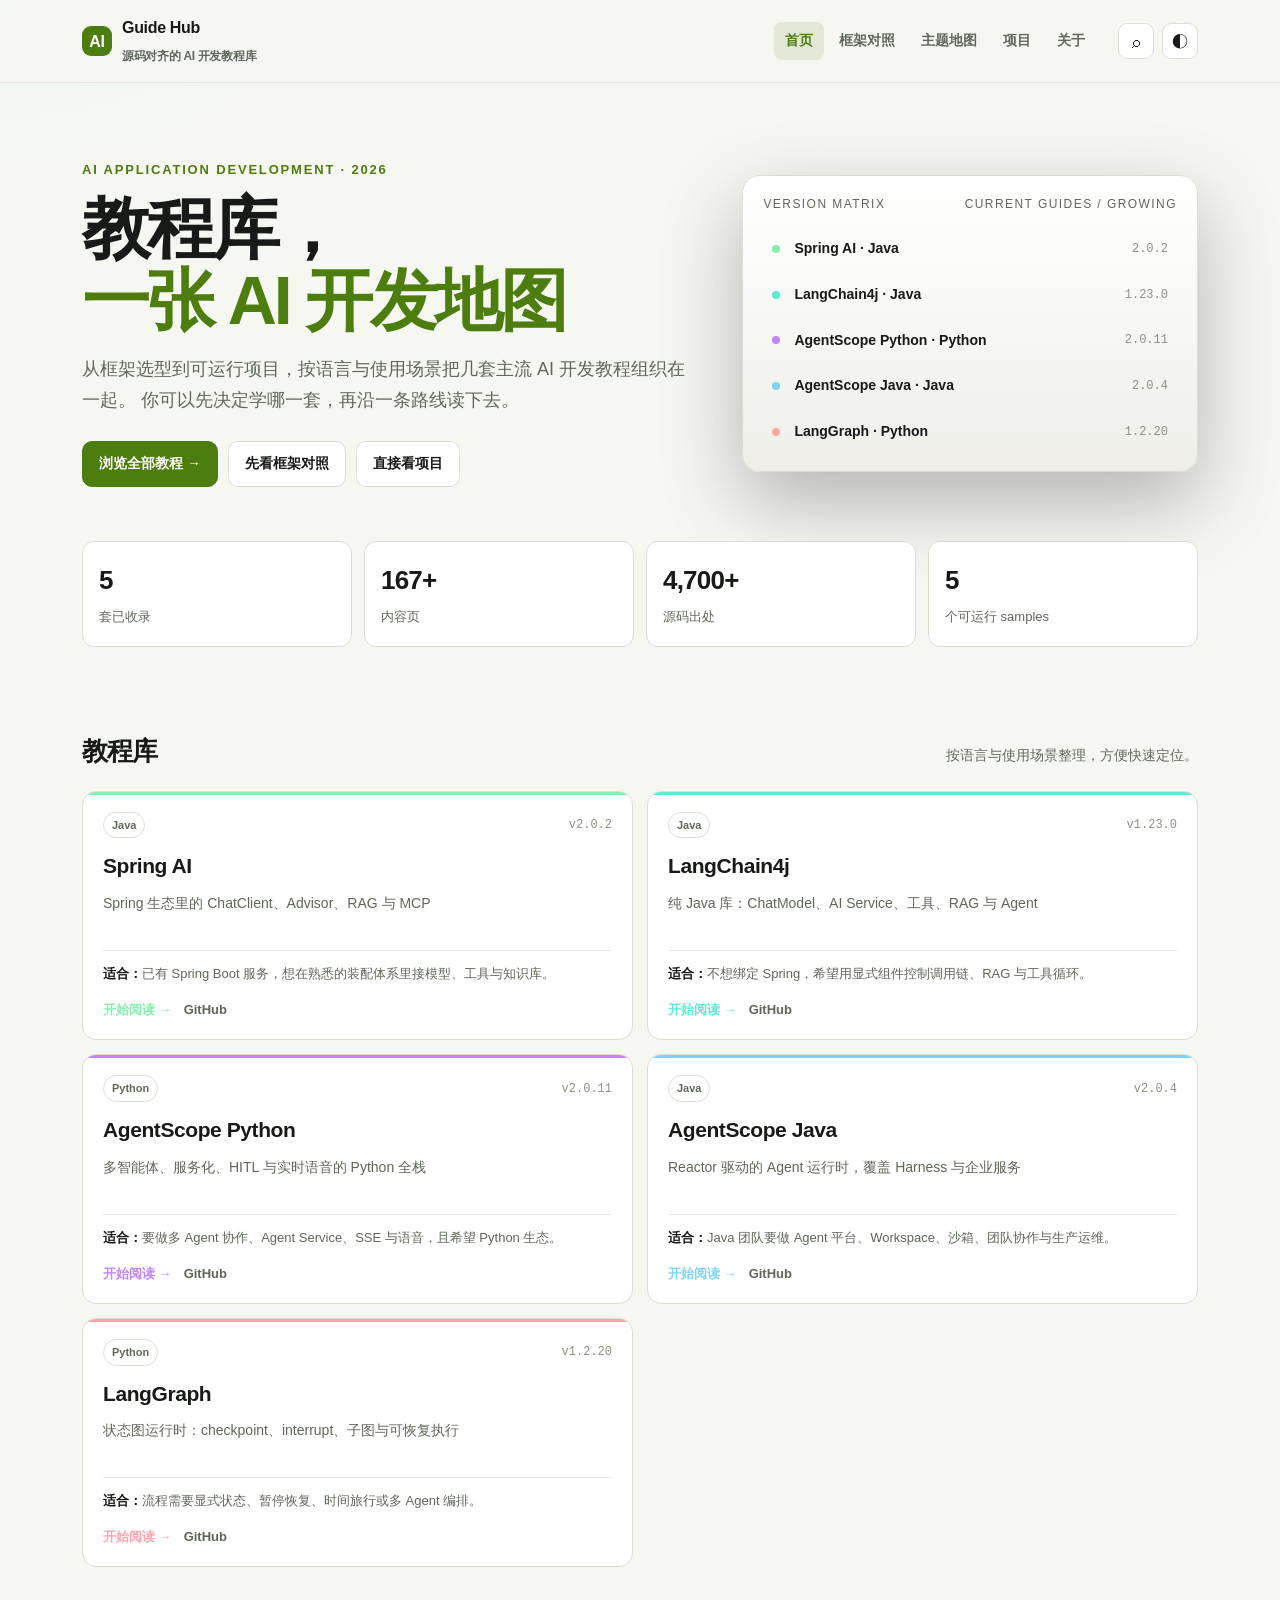
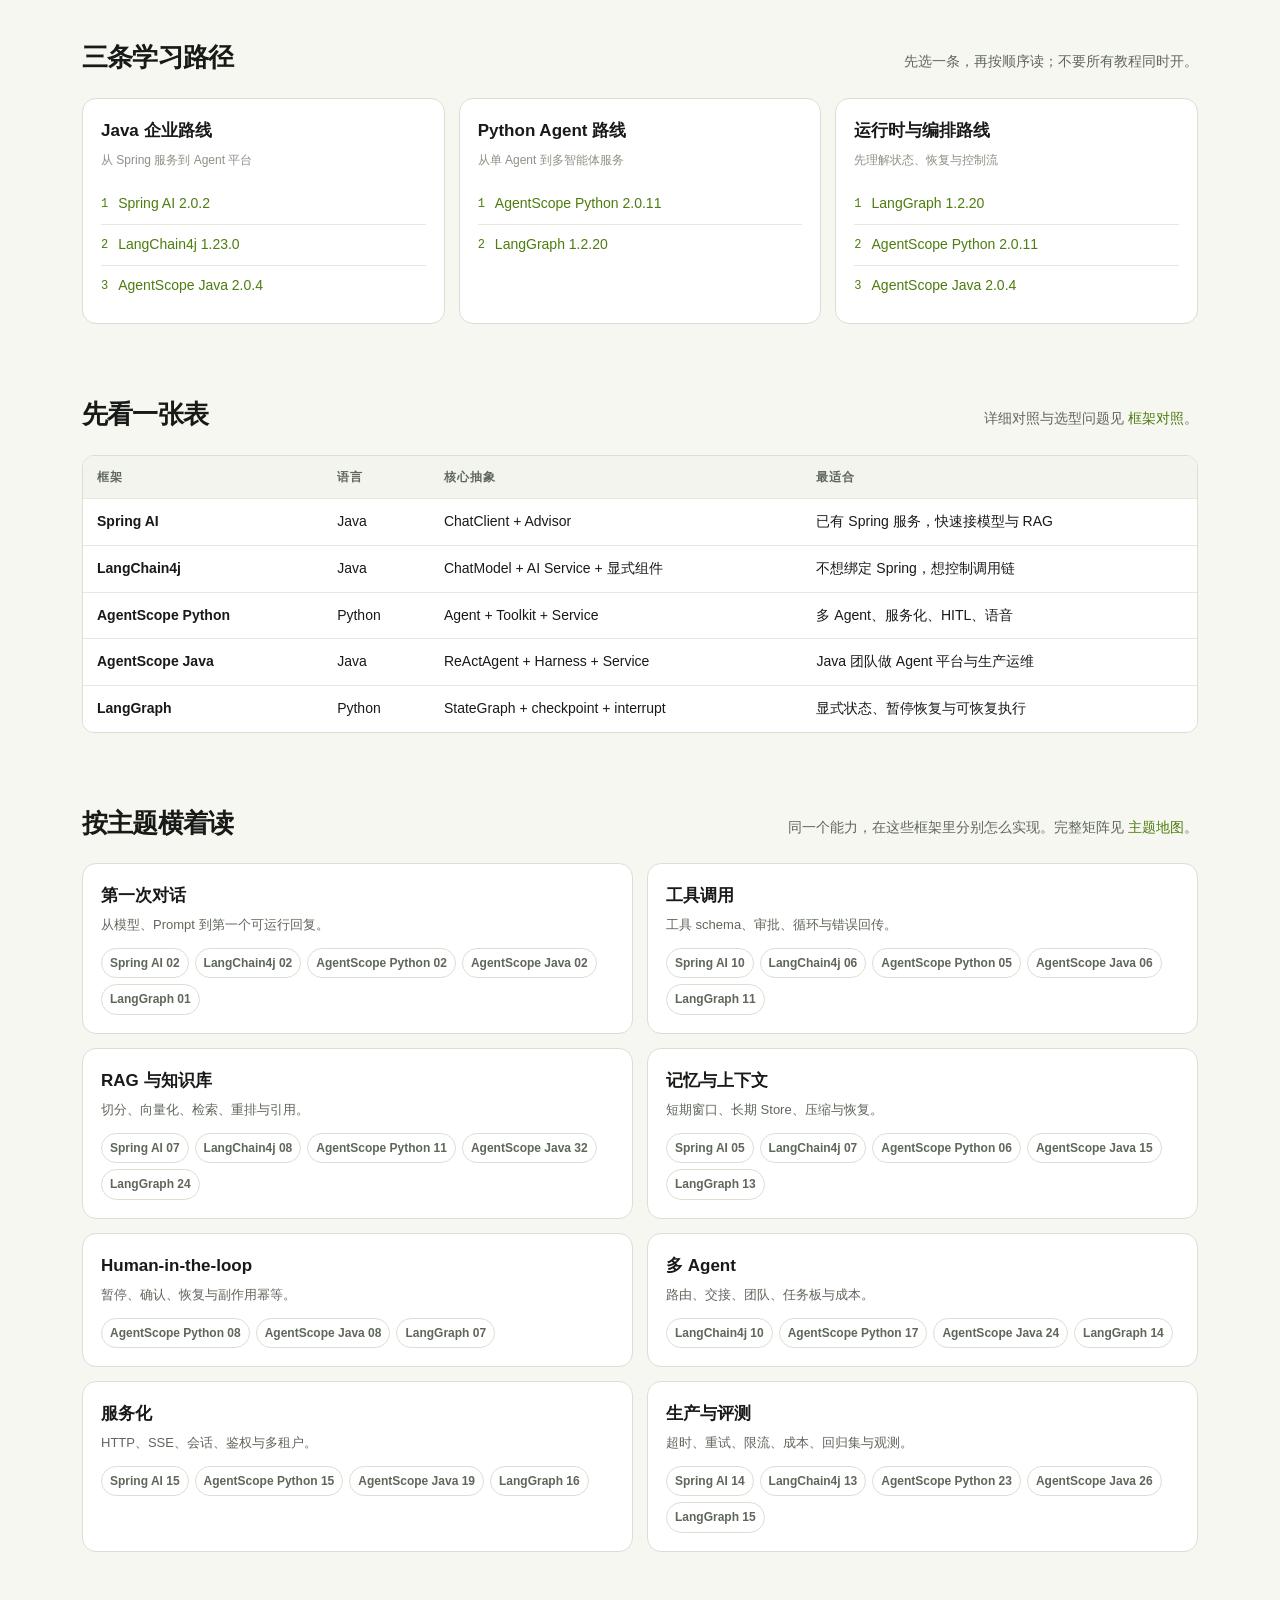
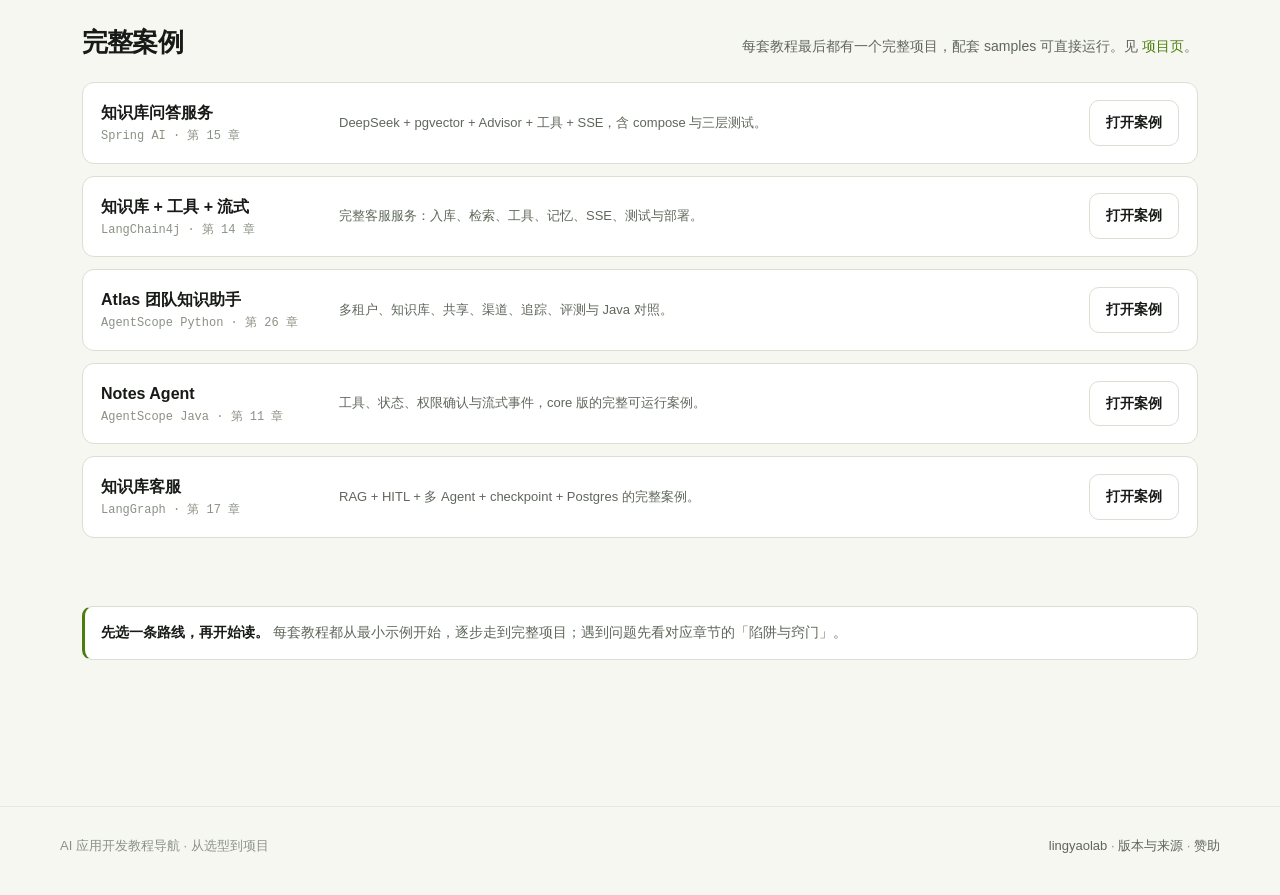
==== commit 809f461b: "Reframe support section as sponsorship" ====
--- a/hub/index.html
+++ b/hub/index.html
@@ -127,7 +127,8 @@
         <span>AI 应用开发教程导航 · 从选型到项目</span>
         <span>
           <a href="https://github.com/lingyaolab">lingyaolab</a> ·
-          <a href="about.html">版本与来源</a>
+          <a href="about.html">版本与来源</a> ·
+          <a href="about.html#sponsor">赞助</a>
         </span>
       </div>
     </footer>
--- a/hub/assets/hub.css
+++ b/hub/assets/hub.css
@@ -232,10 +232,12 @@
 
 .support-grid { display: grid; grid-template-columns: repeat(2, minmax(0, 1fr)); gap: 16px; margin-top: 18px; }
 .support-card { border: 1px solid var(--line); background: var(--panel); border-radius: var(--radius); padding: 14px; text-align: center; }
-.support-card img { display: block; width: 100%; max-width: 260px; margin: 0 auto 12px; border-radius: 12px; }
+.support-card img { display: block; width: 100%; max-width: 260px; height: 340px; object-fit: contain; margin: 0 auto 12px; border-radius: 12px; background: #fff; }
 .support-card h3 { margin: 0 0 2px; font-size: 16px; }
 .support-card p { margin: 0; color: var(--muted); font-size: 12px; }
 .support-note { color: var(--muted); font-size: 14px; margin-top: 16px; text-align: center; }
 .support-note a { color: var(--accent); }
+.sponsor-use { max-width: 620px; margin: 18px auto 0; padding-left: 20px; color: var(--muted); font-size: 14px; line-height: 2; }
+.sponsor-use li::marker { color: var(--accent); }
 @media (max-width: 700px) { .support-grid { grid-template-columns: 1fr; } }
 
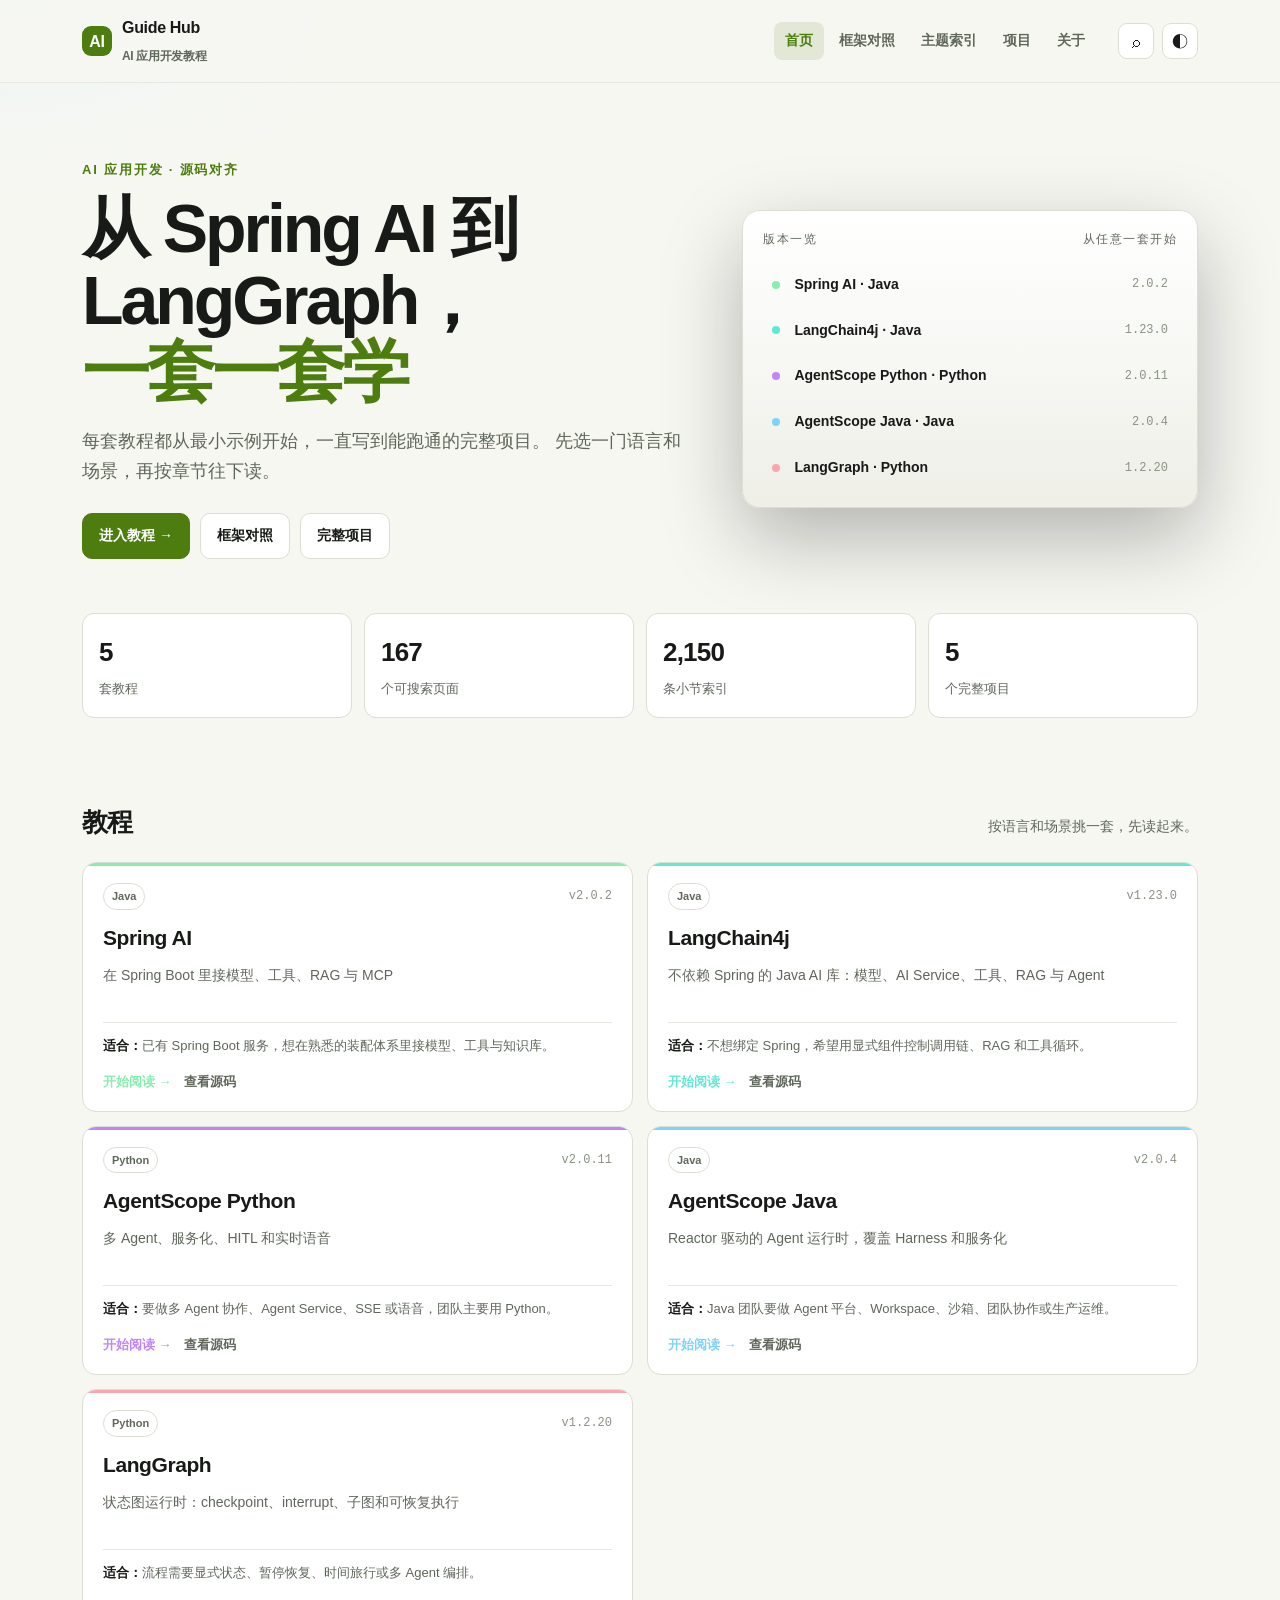
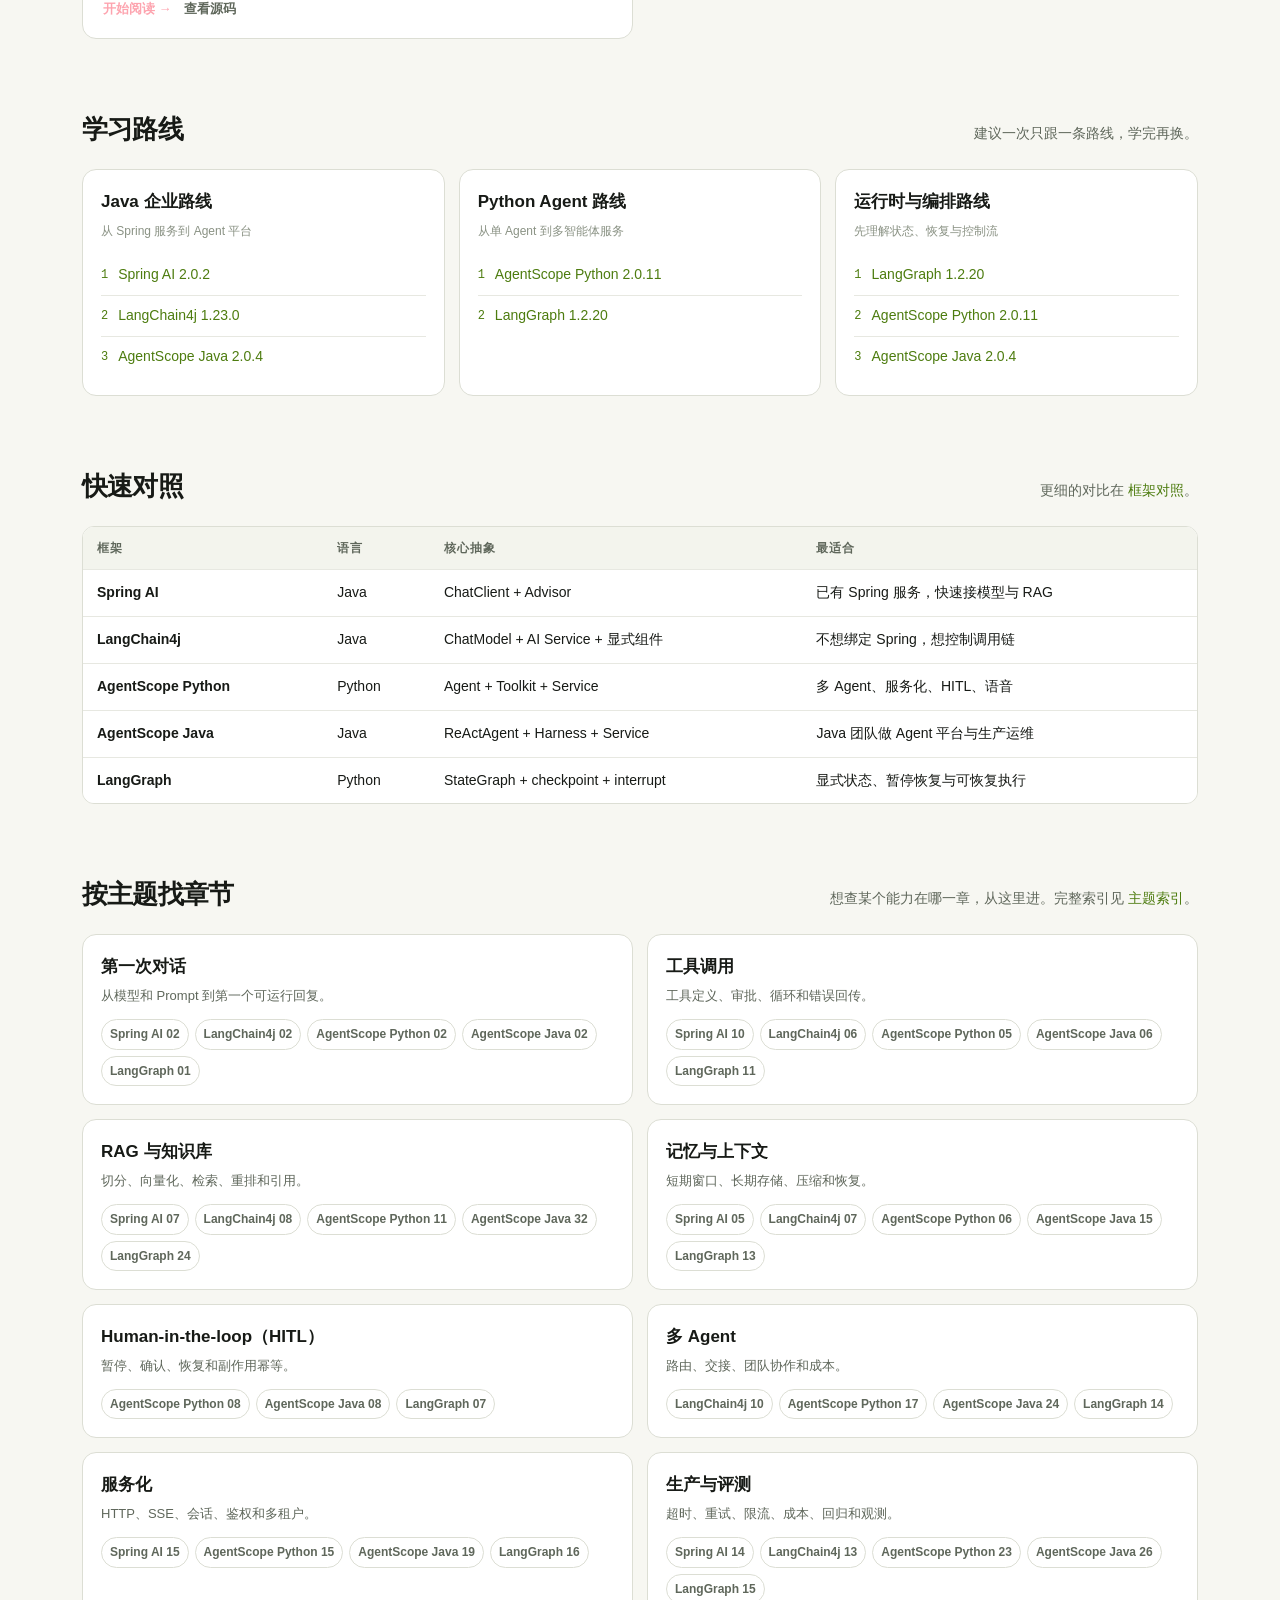
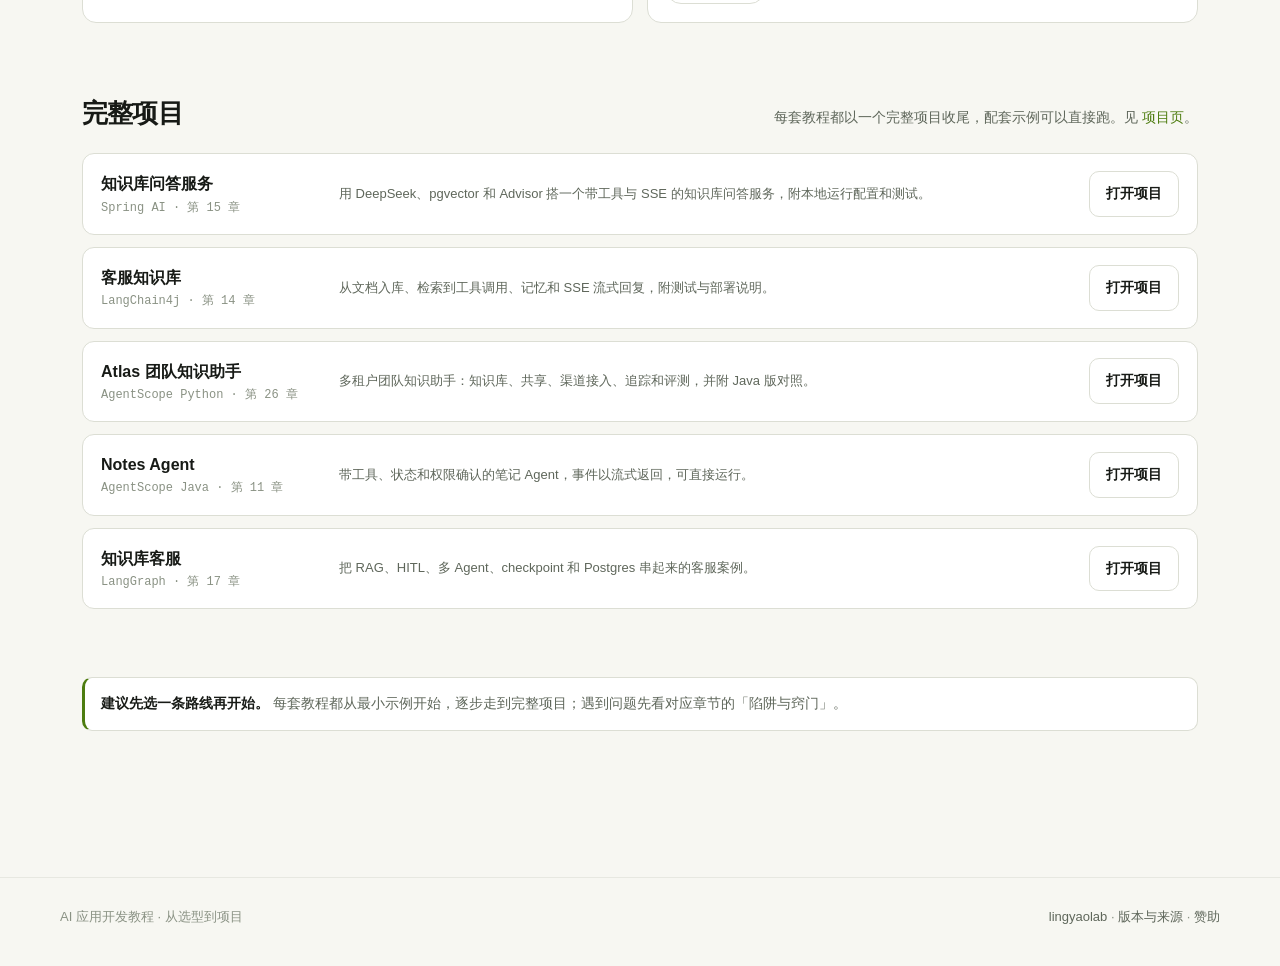
==== commit dcb7acf3: "Rewrite site copy in a plainer voice" ====
--- a/hub/index.html
+++ b/hub/index.html
@@ -3,13 +3,13 @@
   <head>
     <meta charset="utf-8" />
     <meta name="viewport" content="width=device-width, initial-scale=1" />
-    <meta name="description" content="把 Spring AI、LangChain4j、AgentScope Python/Java、LangGraph 等 AI 开发教程按语言与场景整理：选型、学习路径、主题索引与完整案例。" />
+    <meta name="description" content="Spring AI、LangChain4j、AgentScope Python/Java、LangGraph 的完整教程：从最小示例讲到完整项目，附源码出处与可运行示例。" />
     <meta property="og:type" content="website" />
     <meta property="og:locale" content="zh_CN" />
     <meta property="og:site_name" content="AI Guide Hub" />
-    <meta property="og:title" content="AI 开发教程导航 · AI Guide Hub" />
-    <meta property="og:description" content="把 Spring AI、LangChain4j、AgentScope Python/Java、LangGraph 等 AI 开发教程按语言与场景整理：选型、学习路径、主题索引与完整案例。" />
-    <title>AI 开发教程导航 · AI Guide Hub</title>
+    <meta property="og:title" content="AI 应用开发教程 · AI Guide Hub" />
+    <meta property="og:description" content="Spring AI、LangChain4j、AgentScope Python/Java、LangGraph 的完整教程：从最小示例讲到完整项目，附源码出处与可运行示例。" />
+    <title>AI 应用开发教程 · AI Guide Hub</title>
     <link rel="icon" type="image/svg+xml" href="assets/favicon.svg" />
     <link rel="stylesheet" href="assets/hub.css" />
   </head>
@@ -19,12 +19,12 @@
       <div class="header-inner">
         <a class="brand" href="index.html">
           <span class="brand-mark">AI</span>
-          <span>Guide Hub<br /><small>源码对齐的 AI 开发教程库</small></span>
+          <span>Guide Hub<br /><small>AI 应用开发教程</small></span>
         </a>
         <nav class="nav" id="site-nav" aria-label="主导航">
           <a data-nav="home" href="index.html">首页</a>
           <a data-nav="compare" href="compare.html">框架对照</a>
-          <a data-nav="topics" href="topics.html">主题地图</a>
+          <a data-nav="topics" href="topics.html">主题索引</a>
           <a data-nav="projects" href="projects.html">项目</a>
           <a data-nav="about" href="about.html">关于</a>
         </nav>
@@ -38,51 +38,51 @@
     <main id="main">
       <section class="hero">
         <div>
-          <div class="eyebrow">AI APPLICATION DEVELOPMENT · 2026</div>
-          <h1>教程库，<br /><span>一张 AI 开发地图</span></h1>
+          <div class="eyebrow">AI 应用开发 · 源码对齐</div>
+          <h1>从 Spring AI 到 LangGraph，<br /><span>一套一套学</span></h1>
           <p>
-            从框架选型到可运行项目，按语言与使用场景把几套主流 AI 开发教程组织在一起。
-            你可以先决定学哪一套，再沿一条路线读下去。
+            每套教程都从最小示例开始，一直写到能跑通的完整项目。
+            先选一门语言和场景，再按章节往下读。
           </p>
           <div class="hero-actions">
-            <a class="btn primary" href="#guides">浏览全部教程 →</a>
-            <a class="btn" href="compare.html">先看框架对照</a>
-            <a class="btn" href="projects.html">直接看项目</a>
+            <a class="btn primary" href="#guides">进入教程 →</a>
+            <a class="btn" href="compare.html">框架对照</a>
+            <a class="btn" href="projects.html">完整项目</a>
           </div>
         </div>
         <aside class="matrix" aria-label="版本矩阵">
-          <div class="matrix-head"><span>VERSION MATRIX</span><span>CURRENT GUIDES / GROWING</span></div>
+          <div class="matrix-head"><span>版本一览</span><span>从任意一套开始</span></div>
           <div id="matrix-rows"></div>
         </aside>
       </section>
 
       <section class="stats" aria-label="站点统计">
-        <div class="stat"><b>5</b><span>套已收录</span></div>
-        <div class="stat"><b>167+</b><span>内容页</span></div>
-        <div class="stat"><b>4,700+</b><span>源码出处</span></div>
-        <div class="stat"><b>5</b><span>个可运行 samples</span></div>
+        <div class="stat"><b data-stat="guides">—</b><span>套教程</span></div>
+        <div class="stat"><b data-stat="pages">—</b><span>个可搜索页面</span></div>
+        <div class="stat"><b data-stat="sections">—</b><span>条小节索引</span></div>
+        <div class="stat"><b data-stat="projects">—</b><span>个完整项目</span></div>
       </section>
 
       <section class="section" id="guides">
         <div class="section-head">
-          <h2>教程库</h2>
-          <p>按语言与使用场景整理，方便快速定位。</p>
+          <h2>教程</h2>
+          <p>按语言和场景挑一套，先读起来。</p>
         </div>
         <div class="guide-grid" id="guide-grid"></div>
       </section>
 
       <section class="section" id="paths">
         <div class="section-head">
-          <h2>三条学习路径</h2>
-          <p>先选一条，再按顺序读；不要所有教程同时开。</p>
+          <h2>学习路线</h2>
+          <p>建议一次只跟一条路线，学完再换。</p>
         </div>
         <div class="path-grid" id="path-grid"></div>
       </section>
 
       <section class="section" id="quick-compare">
         <div class="section-head">
-          <h2>先看一张表</h2>
-          <p>详细对照与选型问题见 <a href="compare.html">框架对照</a>。</p>
+          <h2>快速对照</h2>
+          <p>更细的对比在 <a href="compare.html">框架对照</a>。</p>
         </div>
         <div class="table-wrap">
           <table>
@@ -100,23 +100,23 @@
 
       <section class="section" id="topics">
         <div class="section-head">
-          <h2>按主题横着读</h2>
-          <p>同一个能力，在这些框架里分别怎么实现。完整矩阵见 <a href="topics.html">主题地图</a>。</p>
+          <h2>按主题找章节</h2>
+          <p>想查某个能力在哪一章，从这里进。完整索引见 <a href="topics.html">主题索引</a>。</p>
         </div>
         <div class="topic-grid" id="topic-grid"></div>
       </section>
 
       <section class="section" id="projects">
         <div class="section-head">
-          <h2>完整案例</h2>
-          <p>每套教程最后都有一个完整项目，配套 samples 可直接运行。见 <a href="projects.html">项目页</a>。</p>
+          <h2>完整项目</h2>
+          <p>每套教程都以一个完整项目收尾，配套示例可以直接跑。见 <a href="projects.html">项目页</a>。</p>
         </div>
         <div class="project-list" id="project-list"></div>
       </section>
 
       <section class="section">
         <div class="callout">
-          <b>先选一条路线，再开始读。</b>
+          <b>建议先选一条路线再开始。</b>
           每套教程都从最小示例开始，逐步走到完整项目；遇到问题先看对应章节的「陷阱与窍门」。
         </div>
       </section>
@@ -124,7 +124,7 @@
     </main>
     <footer class="site-footer">
       <div class="footer-inner">
-        <span>AI 应用开发教程导航 · 从选型到项目</span>
+        <span>AI 应用开发教程 · 从选型到项目</span>
         <span>
           <a href="https://github.com/lingyaolab">lingyaolab</a> ·
           <a href="about.html">版本与来源</a> ·
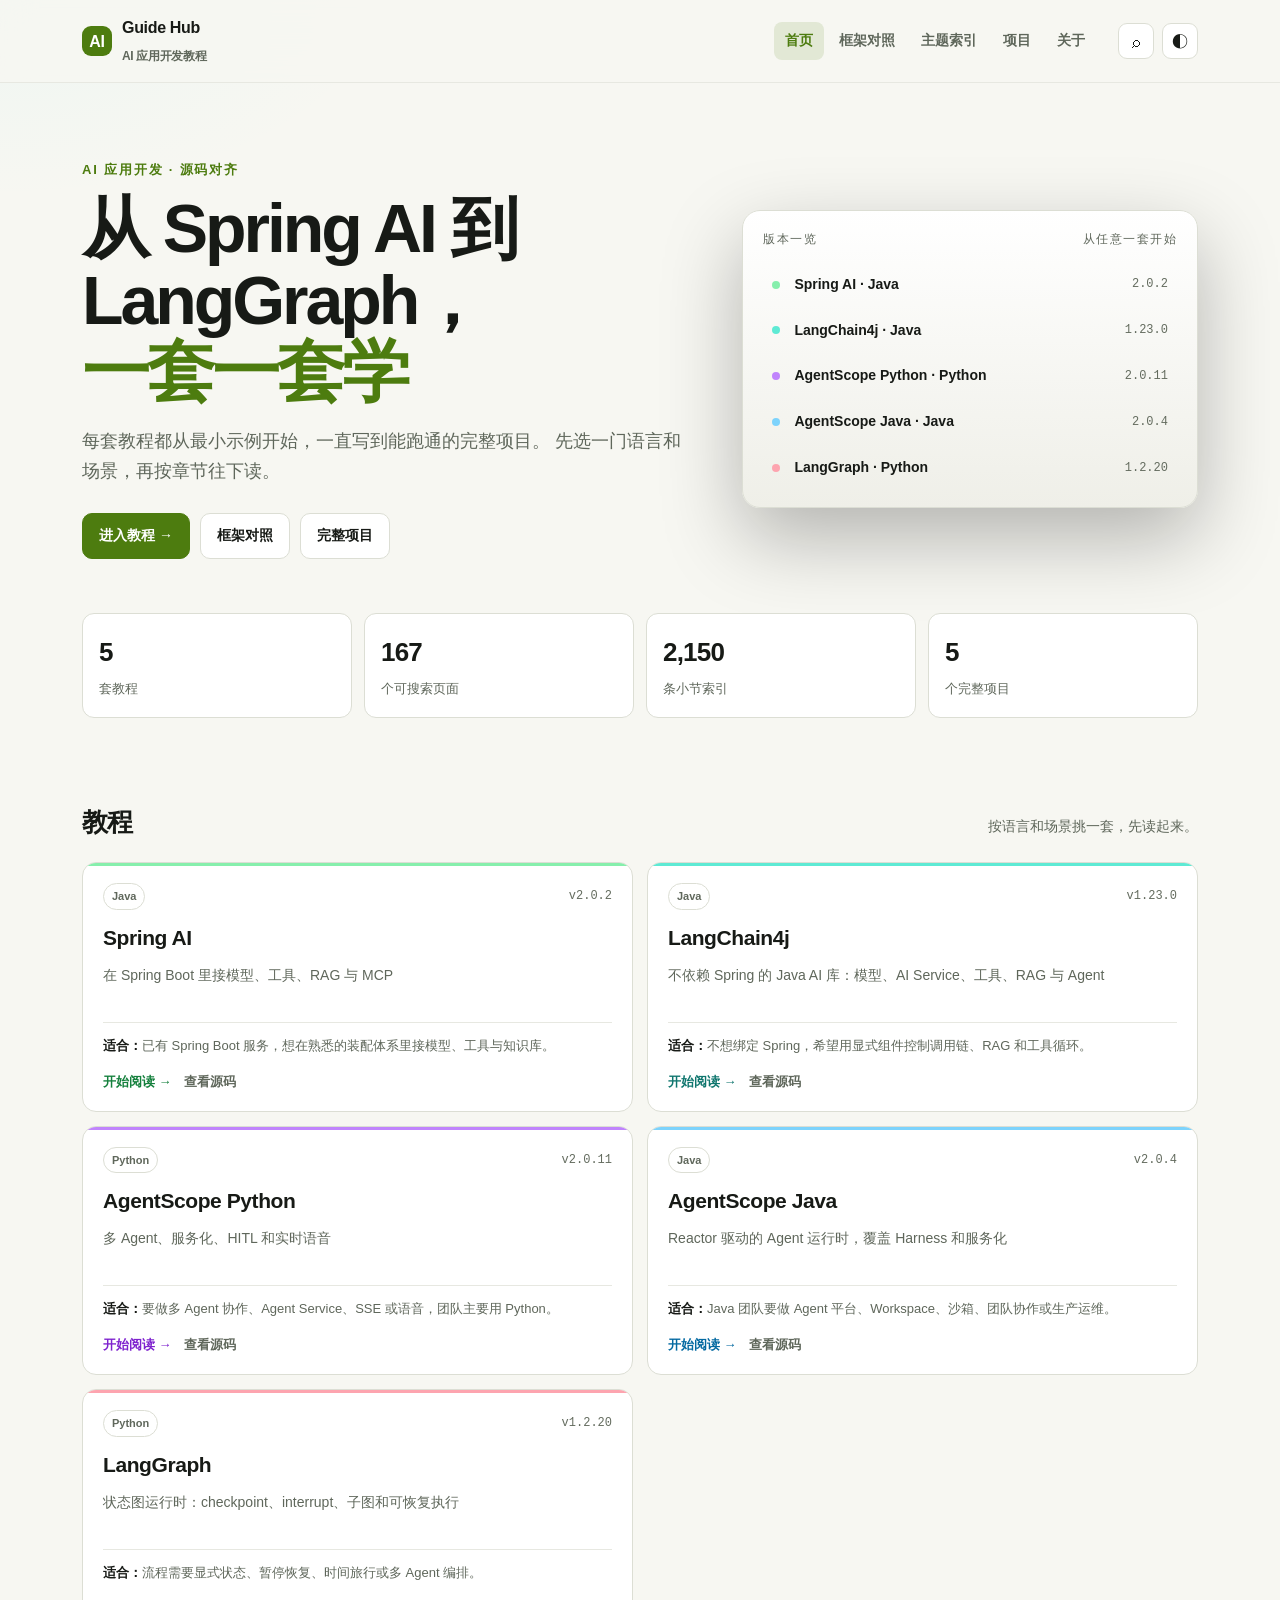
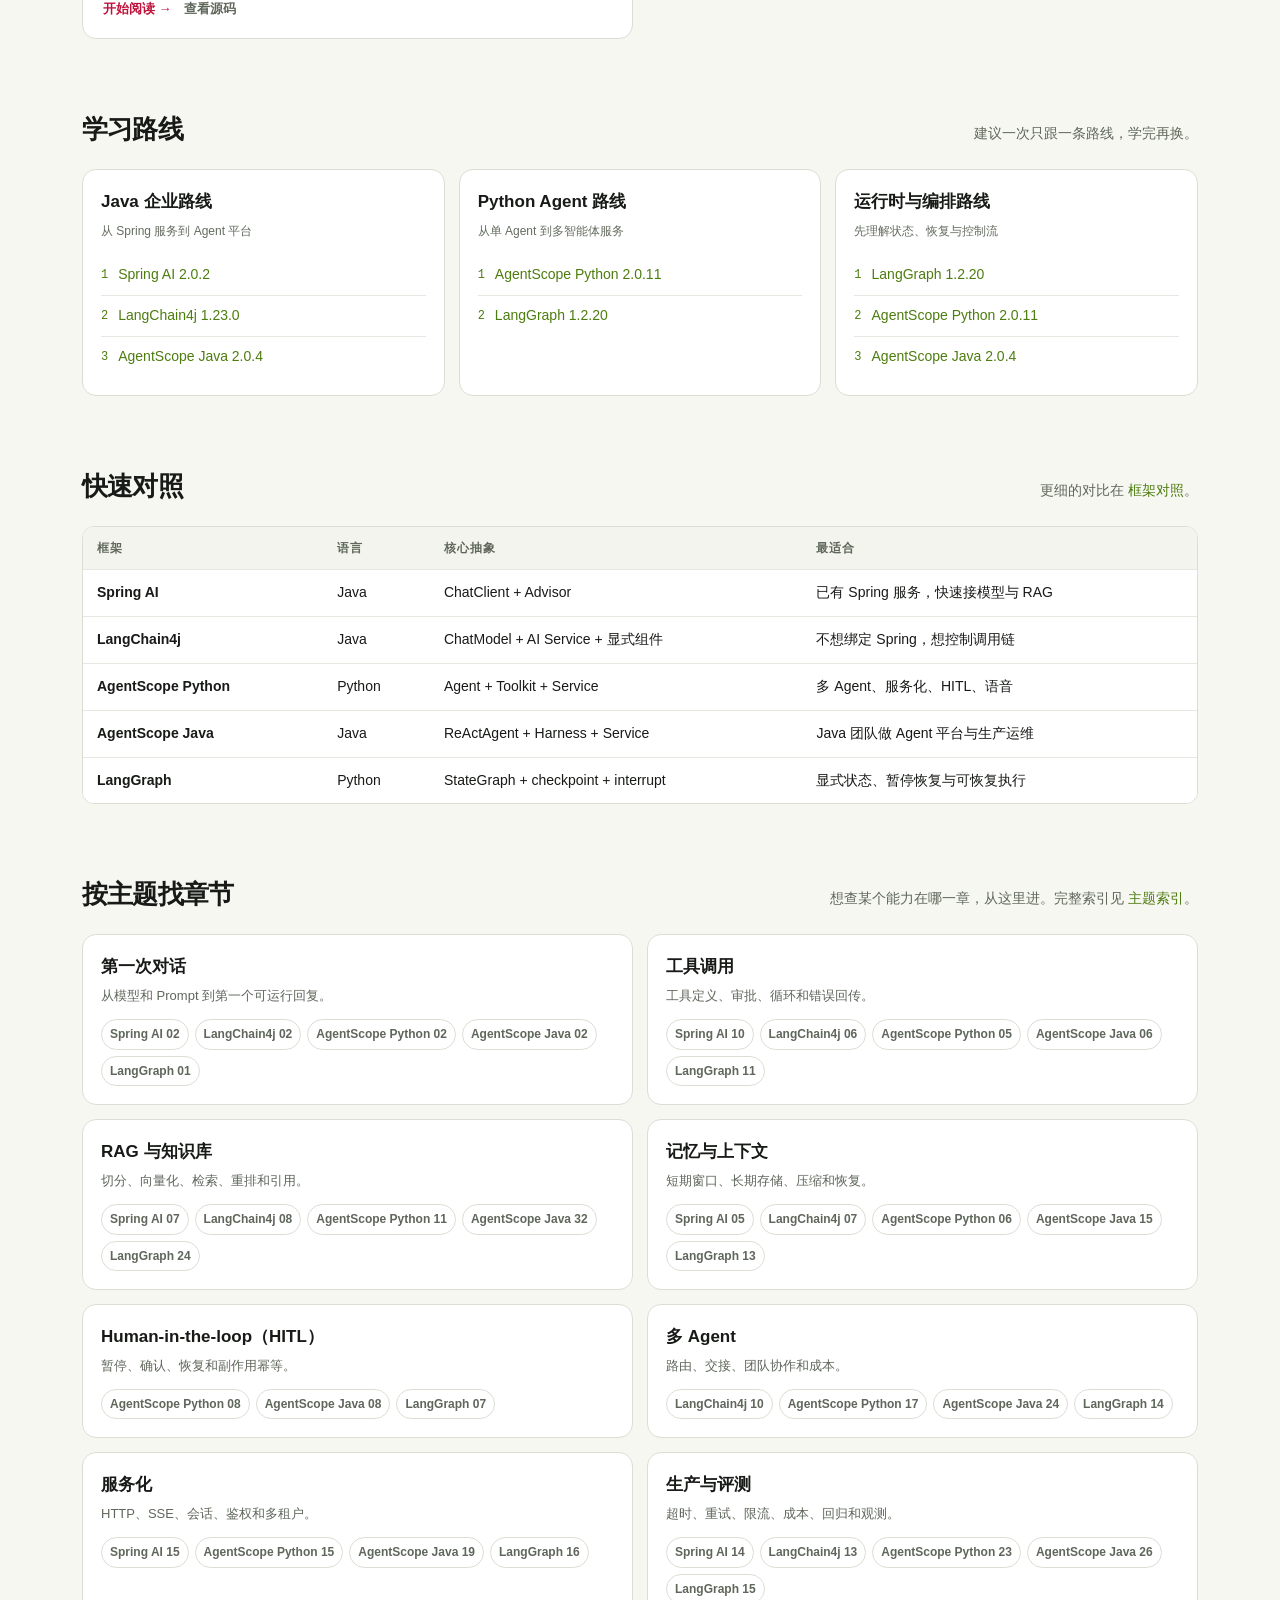
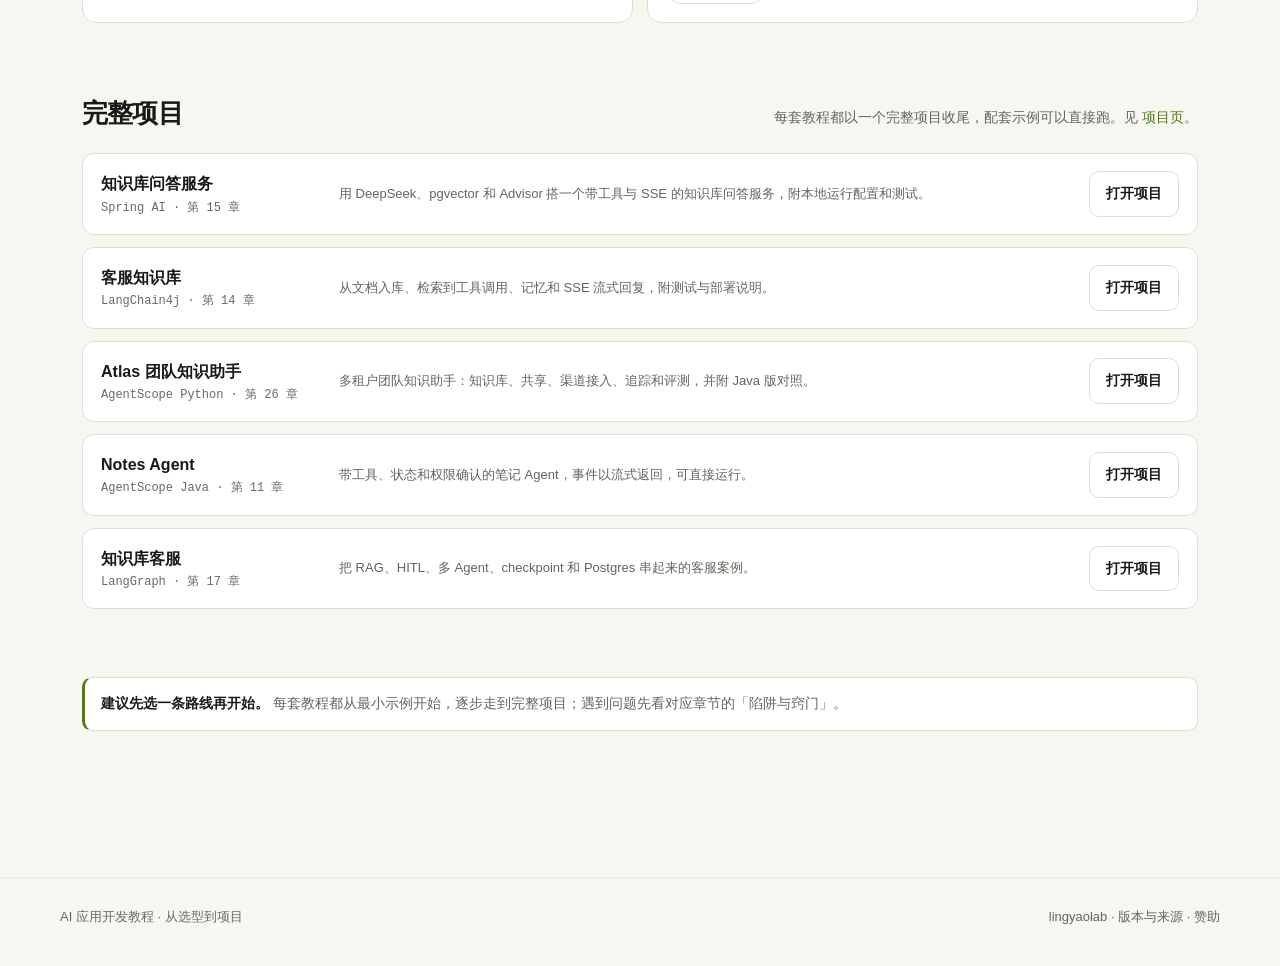
==== commit eb82b8f3: "Improve accessibility, search, and manual Pages workflow" ====
--- a/hub/index.html
+++ b/hub/index.html
@@ -3,6 +3,15 @@
   <head>
     <meta charset="utf-8" />
     <meta name="viewport" content="width=device-width, initial-scale=1" />
+    <script>
+      /* theme-boot */
+      (function () {
+        try {
+          var saved = localStorage.getItem("hub-theme-v2");
+          if (saved === "dark" || saved === "light") document.documentElement.setAttribute("data-theme", saved);
+        } catch (e) {}
+      })();
+    </script>
     <meta name="description" content="Spring AI、LangChain4j、AgentScope Python/Java、LangGraph 的完整教程：从最小示例讲到完整项目，附源码出处与可运行示例。" />
     <meta property="og:type" content="website" />
     <meta property="og:locale" content="zh_CN" />
@@ -62,6 +71,18 @@
         <div class="stat"><b data-stat="sections">—</b><span>条小节索引</span></div>
         <div class="stat"><b data-stat="projects">—</b><span>个完整项目</span></div>
       </section>
+
+      <noscript>
+        <div class="callout noscript">
+          <b>浏览器未启用 JavaScript。</b>
+          教程入口仍可直接打开：
+          <a href="/spring-ai/">Spring AI</a> ·
+          <a href="/langchain4j/">LangChain4j</a> ·
+          <a href="/agentscope-py/">AgentScope Python</a> ·
+          <a href="/agentscope-java/">AgentScope Java</a> ·
+          <a href="/langgraph/">LangGraph</a>
+        </div>
+      </noscript>
 
       <section class="section" id="guides">
         <div class="section-head">
@@ -134,7 +155,7 @@
     </footer>
     <div class="search-wrap" id="search-wrap" aria-hidden="true">
       <div class="search-box" role="dialog" aria-modal="true" aria-label="跨站搜索">
-        <input id="search-input" type="search" placeholder="搜索章节、概念或框架，例如 checkpoint / HITL / RAG" autocomplete="off" />
+        <input id="search-input" type="search" placeholder="搜索章节、概念或框架，例如 checkpoint / HITL / RAG" aria-label="搜索章节、概念或框架" aria-controls="search-results" autocomplete="off" />
         <div class="search-results" id="search-results"></div>
         <div style="display:flex;justify-content:space-between;gap:10px;margin-top:8px;color:var(--faint);font-size:12px">
           <span>Enter 打开第一个结果 · Esc 关闭</span>
--- a/hub/assets/hub.css
+++ b/hub/assets/hub.css
@@ -9,7 +9,7 @@
   --line-soft: #20262e;
   --ink: #f3f6f9;
   --muted: #9aa6b5;
-  --faint: #6f7b8a;
+  --faint: #7d8998;
   --accent: #a3e635;
   --accent-ink: #101408;
   --cyan: #67e8f9;
@@ -28,7 +28,7 @@
   --line-soft: #e7e8e1;
   --ink: #171a16;
   --muted: #5f675b;
-  --faint: #8a9284;
+  --faint: #646c5f;
   --accent: #4d7c0f;
   --accent-ink: #ffffff;
   --cyan: #0e7490;
@@ -156,6 +156,8 @@
 .guide-links { display: flex; flex-wrap: wrap; gap: 12px; margin-top: 14px; font-size: 13px; font-weight: 700; }
 .guide-links a { color: var(--accent-guide); }
 .guide-links a.muted { color: var(--muted); }
+html[data-theme="light"] .guide-card h3 a:hover,
+html[data-theme="light"] .guide-links a:not(.muted) { color: var(--accent-guide-ink, var(--accent-guide)); }
 
 .path-grid { display: grid; grid-template-columns: repeat(3, 1fr); gap: 14px; }
 .path-card { border: 1px solid var(--line); background: var(--panel); border-radius: var(--radius); padding: 18px; }
@@ -201,6 +203,7 @@
 .search-box input { width: 100%; padding: 12px 14px; border-radius: 10px; border: 1px solid var(--line); background: var(--bg-soft); color: var(--ink); outline: none; }
 .search-box input:focus { border-color: var(--accent); }
 .search-results { margin-top: 10px; max-height: 54vh; overflow: auto; }
+.search-count { color: var(--muted); font-size: 12px; padding: 2px 12px 0; }
 .search-item { display: block; padding: 10px 12px; border-radius: 9px; color: var(--ink); }
 .search-item:hover { background: var(--panel-2); text-decoration: none; }
 .search-item b { font-size: 14px; }
